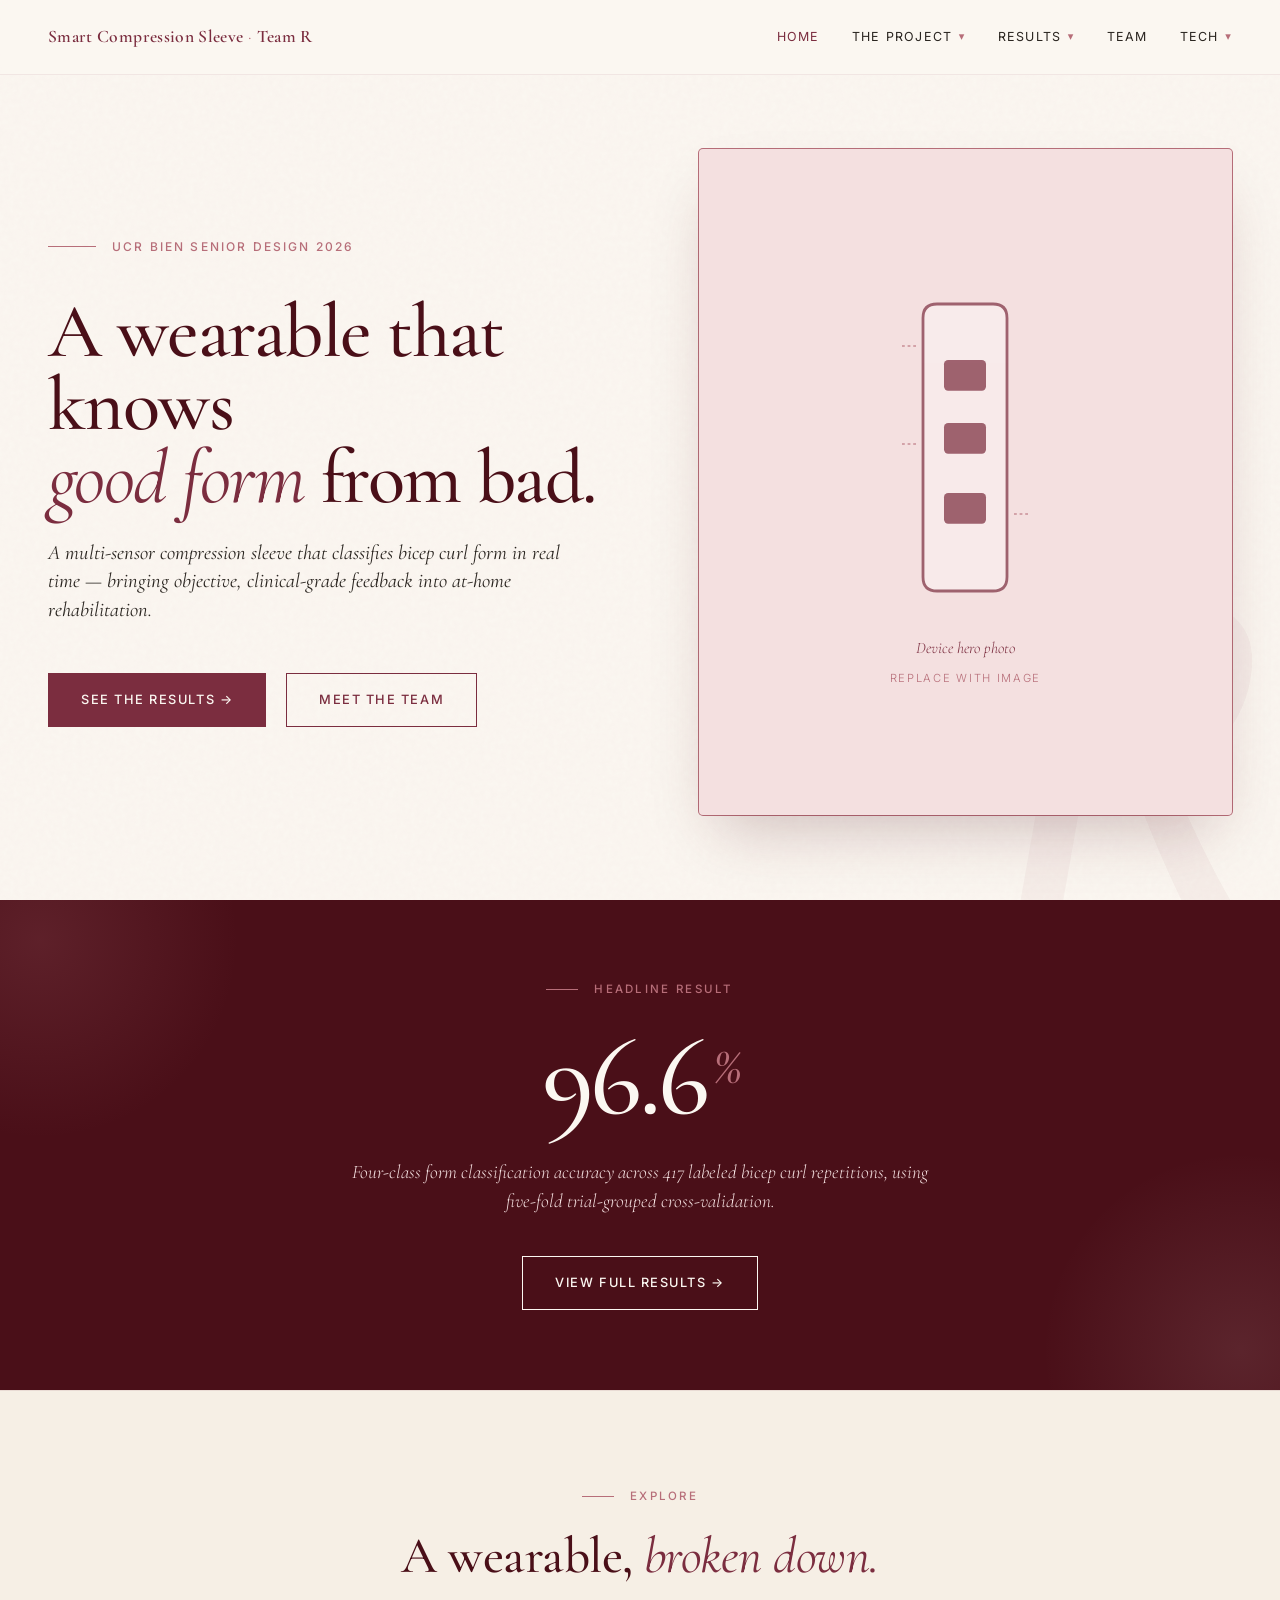
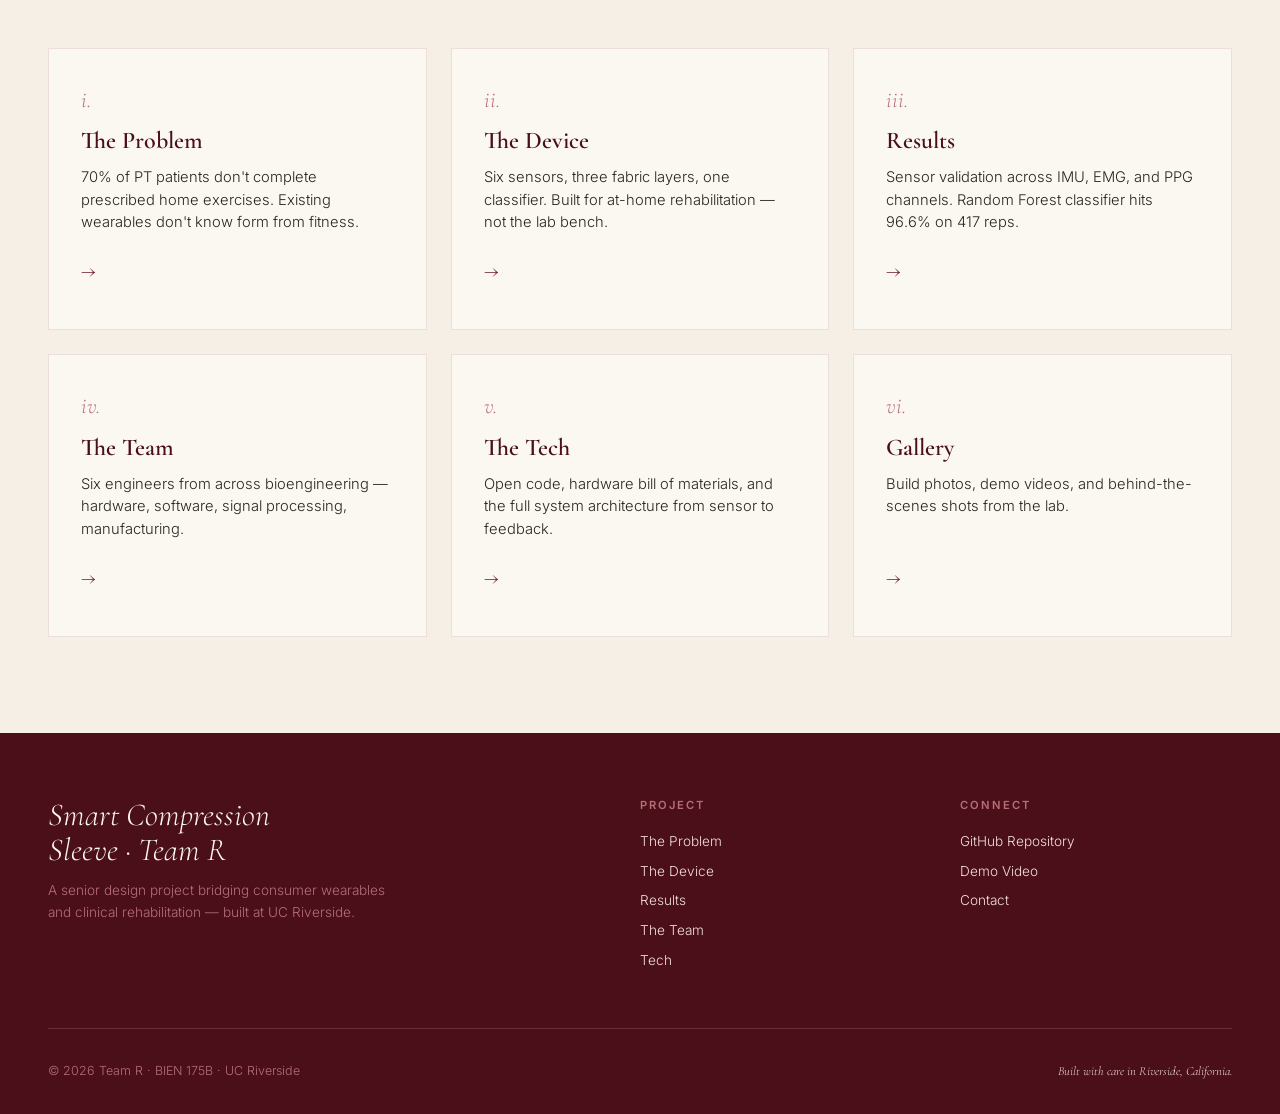
==== index.html @ 161c5cf2 "Update index.html" ====
<!DOCTYPE html>
<html lang="en">
<head>
<meta charset="UTF-8" />
<meta name="viewport" content="width=device-width, initial-scale=1.0" />
<title>Smart Compression Sleeve — Team R · UCR BIEN 175B</title>
<link rel="preconnect" href="https://fonts.googleapis.com">
<link rel="preconnect" href="https://fonts.gstatic.com" crossorigin>
<link href="https://fonts.googleapis.com/css2?family=Cormorant+Garamond:ital,wght@0,400;0,500;0,600;0,700;1,400;1,500&family=Inter:wght@300;400;500;600&display=swap" rel="stylesheet">
<link rel="stylesheet" href="styles.css">

<style>
  /* Homepage-specific styles */
  .hero {
    min-height: 100vh;
    padding: 9rem 3rem 5rem;
    display: grid;
    grid-template-columns: 1.1fr 1fr;
    gap: 4rem;
    align-items: center;
    position: relative;
  }

  .hero::after {
    content: 'R';
    position: absolute;
    bottom: -8rem;
    right: -3rem;
    font-family: var(--serif);
    font-size: 38rem;
    font-style: italic;
    font-weight: 500;
    color: var(--burgundy);
    opacity: 0.04;
    line-height: 0.8;
    pointer-events: none;
    z-index: 0;
  }

  .hero-text { position: relative; z-index: 2; }

  .hero-meta {
    display: flex;
    align-items: center;
    gap: 1rem;
    margin-bottom: 2.5rem;
    font-size: 0.75rem;
    letter-spacing: 0.18em;
    text-transform: uppercase;
    color: var(--rose);
    font-weight: 500;
  }

  .hero-meta::before {
    content: '';
    width: 3rem;
    height: 1px;
    background: var(--rose);
  }

  .hero h1 {
    font-family: var(--serif);
    font-size: clamp(2.8rem, 6vw, 5.5rem);
    font-weight: 500;
    line-height: 0.95;
    color: var(--burgundy-deep);
    margin-bottom: 1.5rem;
    letter-spacing: -0.02em;
  }

  .hero h1 em {
    font-style: italic;
    color: var(--burgundy);
    font-weight: 400;
  }

  .hero-tagline {
    font-family: var(--serif);
    font-size: clamp(1.1rem, 1.6vw, 1.5rem);
    font-style: italic;
    color: var(--charcoal);
    line-height: 1.4;
    max-width: 32rem;
    margin-bottom: 3rem;
    font-weight: 400;
  }

  .hero-image {
    position: relative;
    aspect-ratio: 4/5;
    background: var(--blush);
    border-radius: 4px;
    overflow: hidden;
    z-index: 2;
    box-shadow:
      0 30px 60px -20px rgba(74, 15, 24, 0.25),
      0 0 0 1px var(--rose);
  }

  .hero-image-placeholder {
    width: 100%;
    height: 100%;
    display: flex;
    flex-direction: column;
    align-items: center;
    justify-content: center;
    color: var(--burgundy);
    font-family: var(--serif);
    font-style: italic;
    text-align: center;
    padding: 2rem;
  }

  .hero-image-placeholder svg {
    width: 70%;
    max-width: 280px;
    margin-bottom: 1.5rem;
    opacity: 0.7;
  }

  .hero-image-placeholder small {
    font-family: var(--sans);
    font-size: 0.7rem;
    font-style: normal;
    text-transform: uppercase;
    letter-spacing: 0.15em;
    color: var(--rose);
    margin-top: 0.5rem;
  }

  @media (max-width: 900px) {
    .hero { grid-template-columns: 1fr; padding-top: 7rem; }
    .hero::after { display: none; }
  }

  /* The "explore" preview grid */
  .preview {
    background: var(--cream-warm);
    border-top: 1px solid rgba(123, 45, 63, 0.1);
    padding: 6rem 3rem;
  }

  .preview-inner {
    max-width: 1200px;
    margin: 0 auto;
  }

  .preview-header {
    text-align: center;
    margin-bottom: 4rem;
  }

  .preview-header .section-label {
    justify-content: center;
  }

  .preview-grid {
    display: grid;
    grid-template-columns: repeat(auto-fit, minmax(280px, 1fr));
    gap: 1.5rem;
  }

  .preview-card {
    background: var(--cream);
    border: 1px solid rgba(123, 45, 63, 0.12);
    padding: 2.5rem 2rem;
    text-decoration: none;
    color: var(--charcoal);
    position: relative;
    transition: all 0.4s cubic-bezier(0.4, 0, 0.2, 1);
    display: flex;
    flex-direction: column;
    min-height: 240px;
  }

  .preview-card:hover {
    transform: translateY(-4px);
    border-color: var(--burgundy);
    box-shadow: 0 20px 40px -15px rgba(74, 15, 24, 0.2);
  }

  .preview-card .num {
    font-family: var(--serif);
    font-style: italic;
    font-size: 1.4rem;
    color: var(--rose);
    line-height: 1;
    margin-bottom: 1rem;
  }

  .preview-card h3 {
    font-family: var(--serif);
    font-size: 1.5rem;
    font-weight: 600;
    color: var(--burgundy-deep);
    margin-bottom: 0.7rem;
    line-height: 1.15;
  }

  .preview-card p {
    font-size: 0.92rem;
    color: var(--charcoal);
    line-height: 1.55;
    flex: 1;
  }

  .preview-card .arrow {
    font-family: var(--serif);
    font-size: 1.4rem;
    color: var(--burgundy);
    margin-top: 1.2rem;
    transition: transform 0.3s ease;
  }

  .preview-card:hover .arrow {
    transform: translateX(6px);
  }

  /* Quick stats banner */
  .stats-banner {
    background: var(--burgundy-deep);
    color: var(--cream);
    padding: 5rem 3rem;
    text-align: center;
    overflow: hidden;
    position: relative;
  }

  .stats-banner::before, .stats-banner::after {
    content: '';
    position: absolute;
    width: 25rem;
    height: 25rem;
    border-radius: 50%;
    pointer-events: none;
  }

  .stats-banner::before {
    background: radial-gradient(circle, rgba(183, 110, 121, 0.18) 0%, transparent 70%);
    top: -10rem;
    left: -10rem;
  }

  .stats-banner::after {
    background: radial-gradient(circle, rgba(244, 224, 224, 0.10) 0%, transparent 70%);
    bottom: -10rem;
    right: -10rem;
  }

  .stats-banner-headline {
    font-family: var(--serif);
    font-size: clamp(3.5rem, 9vw, 7rem);
    font-weight: 500;
    color: var(--cream);
    line-height: 1;
    letter-spacing: -0.03em;
    position: relative;
    z-index: 2;
  }

  .stats-banner-headline em {
    font-style: italic;
    color: var(--rose);
    font-size: 0.5em;
    font-weight: 400;
    vertical-align: 0.55em;
    margin-left: 0.4rem;
  }

  .stats-banner p {
    font-family: var(--serif);
    font-style: italic;
    font-size: 1.2rem;
    color: var(--blush);
    max-width: 36rem;
    margin: 1.5rem auto 2.5rem;
    line-height: 1.5;
    position: relative;
    z-index: 2;
  }

  .stats-banner .btn-secondary {
    color: var(--cream);
    border-color: var(--cream);
    position: relative;
    z-index: 2;
  }

  .stats-banner .btn-secondary:hover {
    background: var(--cream);
    color: var(--burgundy-deep);
  }

  .hero-text > * { animation: fadeUp 0.9s ease backwards; }
  .hero-meta { animation-delay: 0.1s; }
  .hero h1 { animation-delay: 0.25s; }
  .hero-tagline { animation-delay: 0.4s; }
  .hero-text .btn-primary, .hero-text .btn-secondary { animation-delay: 0.55s; }
  .hero-image { animation: fadeUp 1.2s ease 0.3s backwards; }
</style>
</head>
<body>

<!-- ============ NAV ============ -->
<nav class="site-nav">
  <a href="index.html" class="brand">Smart Compression Sleeve <span>·</span> Team R</a>
  <button class="hamburger" aria-label="Toggle menu">
    <span></span><span></span><span></span>
  </button>
  <ul class="nav-links">
    <li class="active"><a href="index.html">Home</a></li>
    <li class="has-dropdown">
      <a href="solution.html">The Project</a>
      <ul class="dropdown">
        <li><a href="problem.html">The Problem<small>The unmet need</small></a></li>
        <li><a href="solution.html">The Device<small>Sensors & form factor</small></a></li>
        <li><a href="gallery.html">Gallery<small>Build photos & demos</small></a></li>
      </ul>
    </li>
    <li class="has-dropdown">
      <a href="results.html">Results</a>
      <ul class="dropdown">
        <li><a href="results.html#validation">Sensor Validation<small>IMU, EMG, PPG traces</small></a></li>
        <li><a href="results.html#classifier">Classifier<small>96.6% accuracy + matrix</small></a></li>
      </ul>
    </li>
    <li><a href="team.html">Team</a></li>
    <li class="has-dropdown">
      <a href="tech.html">Tech</a>
      <ul class="dropdown">
        <li><a href="tech.html#code">Code & Repos<small>GitHub links</small></a></li>
        <li><a href="tech.html#architecture">Architecture<small>System diagram</small></a></li>
        <li><a href="tech.html#hardware">Hardware<small>Bill of materials</small></a></li>
      </ul>
    </li>
  </ul>
</nav>

<!-- ============ HERO ============ -->
<section class="hero">
  <div class="hero-text">
    <div class="hero-meta">UCR BIEN Senior Design 2026</div>
    <h1>A wearable that knows<br><em>good form</em> from bad.</h1>
    <p class="hero-tagline">
      A multi-sensor compression sleeve that classifies bicep curl form in real time —
      bringing objective, clinical-grade feedback into at-home rehabilitation.
    </p>
    <a href="results.html" class="btn-primary">See the results →</a>
    <a href="team.html" class="btn-secondary">Meet the team</a>
  </div>

  <div class="hero-image">
    <!-- Replace placeholder: <img src="images/device-hero.jpg" alt="Smart Compression Sleeve" style="width:100%;height:100%;object-fit:cover;"> -->
    <div class="hero-image-placeholder">
      <svg viewBox="0 0 200 240" fill="none" xmlns="http://www.w3.org/2000/svg">
        <path d="M70 30 Q70 20 80 20 L120 20 Q130 20 130 30 L130 215 Q130 225 120 225 L80 225 Q70 225 70 215 Z" stroke="#7B2D3F" stroke-width="2" fill="#FAEFEF"/>
        <rect x="85" y="60" width="30" height="22" rx="3" fill="#7B2D3F"/>
        <rect x="85" y="105" width="30" height="22" rx="3" fill="#7B2D3F"/>
        <rect x="85" y="155" width="30" height="22" rx="3" fill="#7B2D3F"/>
        <line x1="65" y1="50" x2="55" y2="50" stroke="#B76E79" stroke-width="1" stroke-dasharray="2,2"/>
        <line x1="65" y1="120" x2="55" y2="120" stroke="#B76E79" stroke-width="1" stroke-dasharray="2,2"/>
        <line x1="135" y1="170" x2="145" y2="170" stroke="#B76E79" stroke-width="1" stroke-dasharray="2,2"/>
      </svg>
      <p>Device hero photo</p>
      <small>Replace with image</small>
    </div>
  </div>
</section>

<!-- ============ STATS BANNER (the 96.6%) ============ -->
<section class="stats-banner">
  <div class="section-label" style="justify-content: center; color: var(--rose);">Headline Result</div>
  <div class="stats-banner-headline">96.6<em>%</em></div>
  <p>
    Four-class form classification accuracy across 417 labeled bicep curl repetitions,
    using five-fold trial-grouped cross-validation.
  </p>
  <a href="results.html" class="btn-secondary">View full results →</a>
</section>

<!-- ============ EXPLORE PREVIEW GRID ============ -->
<section class="preview">
  <div class="preview-inner">
    <div class="preview-header">
      <div class="section-label">Explore</div>
      <h2 class="section-title">A wearable, <em>broken down.</em></h2>
    </div>

    <div class="preview-grid">
      <a href="problem.html" class="preview-card">
        <div class="num">i.</div>
        <h3>The Problem</h3>
        <p>70% of PT patients don't complete prescribed home exercises. Existing wearables don't know form from fitness.</p>
        <div class="arrow">→</div>
      </a>

      <a href="solution.html" class="preview-card">
        <div class="num">ii.</div>
        <h3>The Device</h3>
        <p>Six sensors, three fabric layers, one classifier. Built for at-home rehabilitation — not the lab bench.</p>
        <div class="arrow">→</div>
      </a>

      <a href="results.html" class="preview-card">
        <div class="num">iii.</div>
        <h3>Results</h3>
        <p>Sensor validation across IMU, EMG, and PPG channels. Random Forest classifier hits 96.6% on 417 reps.</p>
        <div class="arrow">→</div>
      </a>

      <a href="team.html" class="preview-card">
        <div class="num">iv.</div>
        <h3>The Team</h3>
        <p>Six engineers from across bioengineering — hardware, software, signal processing, manufacturing.</p>
        <div class="arrow">→</div>
      </a>

      <a href="tech.html" class="preview-card">
        <div class="num">v.</div>
        <h3>The Tech</h3>
        <p>Open code, hardware bill of materials, and the full system architecture from sensor to feedback.</p>
        <div class="arrow">→</div>
      </a>

      <a href="gallery.html" class="preview-card">
        <div class="num">vi.</div>
        <h3>Gallery</h3>
        <p>Build photos, demo videos, and behind-the-scenes shots from the lab.</p>
        <div class="arrow">→</div>
      </a>
    </div>
  </div>
</section>

<!-- ============ FOOTER ============ -->
<footer>
  <div class="footer-content">
    <div>
      <div class="footer-brand">Smart Compression<br>Sleeve · Team R</div>
      <p class="footer-tagline">
        A senior design project bridging consumer wearables and clinical rehabilitation —
        built at UC Riverside.
      </p>
    </div>
    <div>
      <h5>Project</h5>
      <ul>
        <li><a href="problem.html">The Problem</a></li>
        <li><a href="solution.html">The Device</a></li>
        <li><a href="results.html">Results</a></li>
        <li><a href="team.html">The Team</a></li>
        <li><a href="tech.html">Tech</a></li>
      </ul>
    </div>
    <div>
      <h5>Connect</h5>
      <ul>
        <li><a href="#">GitHub Repository</a></li>
        <li><a href="#">Demo Video</a></li>
        <li><a href="#">Contact</a></li>
      </ul>
    </div>
  </div>
  <div class="footer-bottom">
    <div>© 2026 Team R · BIEN 175B · UC Riverside</div>
    <div><em>Built with care in Riverside, California.</em></div>
  </div>
</footer>

<script src="nav.js"></script>
</body>
</html>
---- styles.css ----
/* ============================================
   SHARED STYLES — Smart Compression Sleeve
   Used by every page on the site
   ============================================ */

:root {
  --burgundy: #7B2D3F;
  --burgundy-deep: #4A0F18;
  --blush: #F4E0E0;
  --blush-soft: #FAEFEF;
  --cream: #FBF7F1;
  --cream-warm: #F6EFE5;
  --rose: #B76E79;
  --charcoal: #2A2520;
  --serif: 'Cormorant Garamond', Georgia, serif;
  --sans: 'Inter', system-ui, sans-serif;
}

* { margin: 0; padding: 0; box-sizing: border-box; }
html { scroll-behavior: smooth; }

body {
  background: var(--cream);
  color: var(--charcoal);
  font-family: var(--sans);
  font-weight: 300;
  line-height: 1.6;
  overflow-x: hidden;
}

::selection { background: var(--burgundy); color: var(--cream); }

/* ============ Paper grain texture ============ */
body::before {
  content: '';
  position: fixed;
  inset: 0;
  pointer-events: none;
  z-index: 1;
  opacity: 0.4;
  mix-blend-mode: multiply;
  background-image: url("data:image/svg+xml,%3Csvg viewBox='0 0 200 200' xmlns='http://www.w3.org/2000/svg'%3E%3Cfilter id='n'%3E%3CfeTurbulence type='fractalNoise' baseFrequency='0.85' numOctaves='2' /%3E%3CfeColorMatrix values='0 0 0 0 0.48 0 0 0 0 0.18 0 0 0 0 0.25 0 0 0 0.08 0'/%3E%3C/filter%3E%3Crect width='100%25' height='100%25' filter='url(%23n)'/%3E%3C/svg%3E");
}

/* ============ NAV (with dropdowns) ============ */
nav.site-nav {
  position: fixed;
  top: 0; left: 0; right: 0;
  z-index: 100;
  padding: 1.2rem 3rem;
  display: flex;
  justify-content: space-between;
  align-items: center;
  background: rgba(251, 247, 241, 0.92);
  backdrop-filter: blur(12px);
  -webkit-backdrop-filter: blur(12px);
  border-bottom: 1px solid rgba(123, 45, 63, 0.08);
}

.site-nav .brand {
  font-family: var(--serif);
  font-size: 1.1rem;
  font-weight: 600;
  color: var(--burgundy);
  letter-spacing: 0.02em;
  text-decoration: none;
}

.site-nav .brand span {
  font-style: italic;
  font-weight: 400;
  color: var(--rose);
}

.site-nav ul.nav-links {
  display: flex;
  list-style: none;
  gap: 2rem;
  align-items: center;
}

.site-nav ul.nav-links > li {
  position: relative;
}

.site-nav ul.nav-links > li > a {
  color: var(--charcoal);
  text-decoration: none;
  font-size: 0.78rem;
  font-weight: 400;
  letter-spacing: 0.1em;
  text-transform: uppercase;
  transition: color 0.25s ease;
  position: relative;
  padding: 0.5rem 0;
  display: inline-flex;
  align-items: center;
  gap: 0.4rem;
}

.site-nav ul.nav-links > li > a:hover,
.site-nav ul.nav-links > li.active > a {
  color: var(--burgundy);
}

/* Dropdown arrow indicator */
.site-nav .has-dropdown > a::after {
  content: '▾';
  font-size: 0.7rem;
  color: var(--rose);
  transition: transform 0.2s ease;
}

.site-nav .has-dropdown:hover > a::after,
.site-nav .has-dropdown:focus-within > a::after {
  transform: rotate(180deg);
}

/* The dropdown panel itself */
.site-nav .dropdown {
  position: absolute;
  top: 100%;
  left: 50%;
  transform: translateX(-50%) translateY(8px);
  min-width: 14rem;
  background: var(--cream);
  border: 1px solid rgba(123, 45, 63, 0.15);
  box-shadow: 0 20px 40px -15px rgba(74, 15, 24, 0.18);
  padding: 0.8rem 0;
  list-style: none;
  opacity: 0;
  visibility: hidden;
  transition: opacity 0.2s ease, transform 0.2s ease, visibility 0.2s;
}

.site-nav .has-dropdown:hover .dropdown,
.site-nav .has-dropdown:focus-within .dropdown {
  opacity: 1;
  visibility: visible;
  transform: translateX(-50%) translateY(0);
}

.site-nav .dropdown a {
  display: block;
  padding: 0.7rem 1.5rem;
  color: var(--charcoal);
  text-decoration: none;
  font-size: 0.85rem;
  font-family: var(--serif);
  letter-spacing: 0.01em;
  transition: all 0.2s ease;
  border-left: 2px solid transparent;
}

.site-nav .dropdown a:hover {
  background: var(--blush-soft);
  color: var(--burgundy);
  border-left-color: var(--burgundy);
  padding-left: 1.8rem;
}

.site-nav .dropdown a small {
  display: block;
  font-family: var(--sans);
  font-size: 0.7rem;
  color: var(--rose);
  margin-top: 0.15rem;
  text-transform: uppercase;
  letter-spacing: 0.08em;
}

/* Mobile hamburger button */
.hamburger {
  display: none;
  background: none;
  border: none;
  cursor: pointer;
  padding: 0.5rem;
  width: 2.2rem;
  height: 2.2rem;
  flex-direction: column;
  justify-content: space-around;
  align-items: center;
}

.hamburger span {
  display: block;
  width: 100%;
  height: 1.5px;
  background: var(--burgundy);
  transition: transform 0.3s ease, opacity 0.3s ease;
}

.hamburger.open span:nth-child(1) { transform: translateY(8px) rotate(45deg); }
.hamburger.open span:nth-child(2) { opacity: 0; }
.hamburger.open span:nth-child(3) { transform: translateY(-8px) rotate(-45deg); }

@media (max-width: 900px) {
  .site-nav { padding: 1rem 1.5rem; }
  .hamburger { display: flex; }

  .site-nav ul.nav-links {
    position: absolute;
    top: 100%;
    left: 0;
    right: 0;
    flex-direction: column;
    background: var(--cream);
    padding: 1.5rem 2rem;
    gap: 0.5rem;
    border-bottom: 1px solid rgba(123, 45, 63, 0.15);
    box-shadow: 0 20px 40px -15px rgba(74, 15, 24, 0.18);
    transform: translateY(-110%);
    transition: transform 0.3s cubic-bezier(0.4, 0, 0.2, 1);
    align-items: stretch;
  }

  .site-nav ul.nav-links.open { transform: translateY(0); }

  .site-nav ul.nav-links > li > a {
    padding: 0.8rem 0;
    font-size: 0.85rem;
    border-bottom: 1px solid rgba(123, 45, 63, 0.08);
  }

  .site-nav .dropdown {
    position: static;
    transform: none;
    opacity: 1;
    visibility: visible;
    border: none;
    box-shadow: none;
    background: transparent;
    padding: 0.3rem 0 0.8rem 1rem;
    min-width: 0;
  }

  .site-nav .has-dropdown > a::after { transform: rotate(0); }

  .site-nav .dropdown a {
    padding: 0.4rem 0.8rem;
    font-size: 0.85rem;
  }

  .site-nav .dropdown a:hover {
    padding-left: 1.2rem;
  }
}

/* ============ Section base ============ */
section {
  padding: 6rem 3rem;
  position: relative;
  z-index: 2;
}

@media (max-width: 700px) {
  section { padding: 4rem 1.5rem; }
}

.section-label {
  display: flex;
  align-items: center;
  gap: 1rem;
  margin-bottom: 1.5rem;
  font-size: 0.72rem;
  letter-spacing: 0.2em;
  text-transform: uppercase;
  color: var(--rose);
  font-weight: 500;
}

.section-label::before {
  content: '';
  width: 2rem;
  height: 1px;
  background: var(--rose);
}

.section-title {
  font-family: var(--serif);
  font-size: clamp(2rem, 4vw, 3.5rem);
  font-weight: 500;
  color: var(--burgundy-deep);
  line-height: 1.05;
  margin-bottom: 2rem;
  letter-spacing: -0.01em;
}

.section-title em {
  font-style: italic;
  color: var(--burgundy);
  font-weight: 400;
}

/* ============ Buttons / CTAs ============ */
.btn-primary {
  display: inline-flex;
  align-items: center;
  gap: 0.8rem;
  padding: 1rem 2rem;
  background: var(--burgundy);
  color: var(--cream);
  text-decoration: none;
  font-size: 0.8rem;
  letter-spacing: 0.12em;
  text-transform: uppercase;
  font-weight: 500;
  border: 1px solid var(--burgundy);
  transition: all 0.3s ease;
  margin-right: 1rem;
}

.btn-primary:hover {
  background: var(--burgundy-deep);
  border-color: var(--burgundy-deep);
  transform: translateY(-2px);
}

.btn-secondary {
  display: inline-flex;
  align-items: center;
  gap: 0.8rem;
  padding: 1rem 2rem;
  background: transparent;
  color: var(--burgundy);
  text-decoration: none;
  font-size: 0.8rem;
  letter-spacing: 0.12em;
  text-transform: uppercase;
  font-weight: 500;
  border: 1px solid var(--burgundy);
  transition: all 0.3s ease;
}

.btn-secondary:hover {
  background: var(--burgundy);
  color: var(--cream);
}

/* "Learn more →" inline link */
.learn-more {
  display: inline-flex;
  align-items: center;
  gap: 0.5rem;
  margin-top: 1.5rem;
  font-size: 0.78rem;
  letter-spacing: 0.12em;
  text-transform: uppercase;
  color: var(--burgundy);
  text-decoration: none;
  border-bottom: 1px solid var(--burgundy);
  padding-bottom: 2px;
  font-weight: 500;
  transition: all 0.25s ease;
}

.learn-more:hover {
  color: var(--burgundy-deep);
  gap: 0.9rem;
}

/* ============ Footer ============ */
footer {
  background: var(--burgundy-deep);
  color: var(--blush);
  padding: 4rem 3rem 2rem;
  position: relative;
  z-index: 2;
}

.footer-content {
  max-width: 1200px;
  margin: 0 auto;
  display: grid;
  grid-template-columns: 2fr 1fr 1fr;
  gap: 3rem;
  margin-bottom: 3rem;
}

.footer-brand {
  font-family: var(--serif);
  font-style: italic;
  font-size: 2rem;
  color: var(--cream);
  line-height: 1.1;
  margin-bottom: 0.8rem;
}

.footer-tagline {
  font-size: 0.85rem;
  color: var(--rose);
  line-height: 1.6;
  max-width: 22rem;
}

footer h5 {
  font-size: 0.7rem;
  letter-spacing: 0.18em;
  text-transform: uppercase;
  color: var(--rose);
  margin-bottom: 1rem;
  font-weight: 600;
}

footer ul { list-style: none; }

footer li {
  margin-bottom: 0.5rem;
  font-size: 0.85rem;
}

footer a {
  color: var(--blush);
  text-decoration: none;
  transition: color 0.25s ease;
}

footer a:hover { color: var(--cream); }

.footer-bottom {
  max-width: 1200px;
  margin: 0 auto;
  padding-top: 2rem;
  border-top: 1px solid rgba(244, 224, 224, 0.15);
  display: flex;
  justify-content: space-between;
  align-items: center;
  font-size: 0.78rem;
  color: var(--rose);
}

.footer-bottom em {
  font-family: var(--serif);
  font-style: italic;
  color: var(--blush);
}

@media (max-width: 700px) {
  .footer-content { grid-template-columns: 1fr; gap: 2rem; }
  .footer-bottom { flex-direction: column; gap: 1rem; text-align: center; }
}

/* ============ Page hero (smaller than home hero) ============ */
.page-hero {
  padding: 9rem 3rem 4rem;
  background: var(--cream-warm);
  border-bottom: 1px solid rgba(123, 45, 63, 0.1);
  position: relative;
  z-index: 2;
}

.page-hero-inner {
  max-width: 900px;
  margin: 0 auto;
}

.page-hero h1 {
  font-family: var(--serif);
  font-size: clamp(2.5rem, 5vw, 4rem);
  font-weight: 500;
  line-height: 1;
  color: var(--burgundy-deep);
  margin-bottom: 1.2rem;
  letter-spacing: -0.02em;
}

.page-hero h1 em {
  font-style: italic;
  color: var(--burgundy);
  font-weight: 400;
}

.page-hero p {
  font-family: var(--serif);
  font-size: 1.3rem;
  font-style: italic;
  color: var(--charcoal);
  line-height: 1.5;
  max-width: 38rem;
}

/* ============ Ornament ============ */
.ornament {
  text-align: center;
  margin: 2rem auto;
  color: var(--rose);
  font-family: var(--serif);
  font-size: 1.5rem;
  letter-spacing: 1rem;
}

/* ============ Entrance animation ============ */
@keyframes fadeUp {
  from { opacity: 0; transform: translateY(20px); }
  to { opacity: 1; transform: translateY(0); }
}

.fade-up {
  animation: fadeUp 0.9s ease backwards;
}
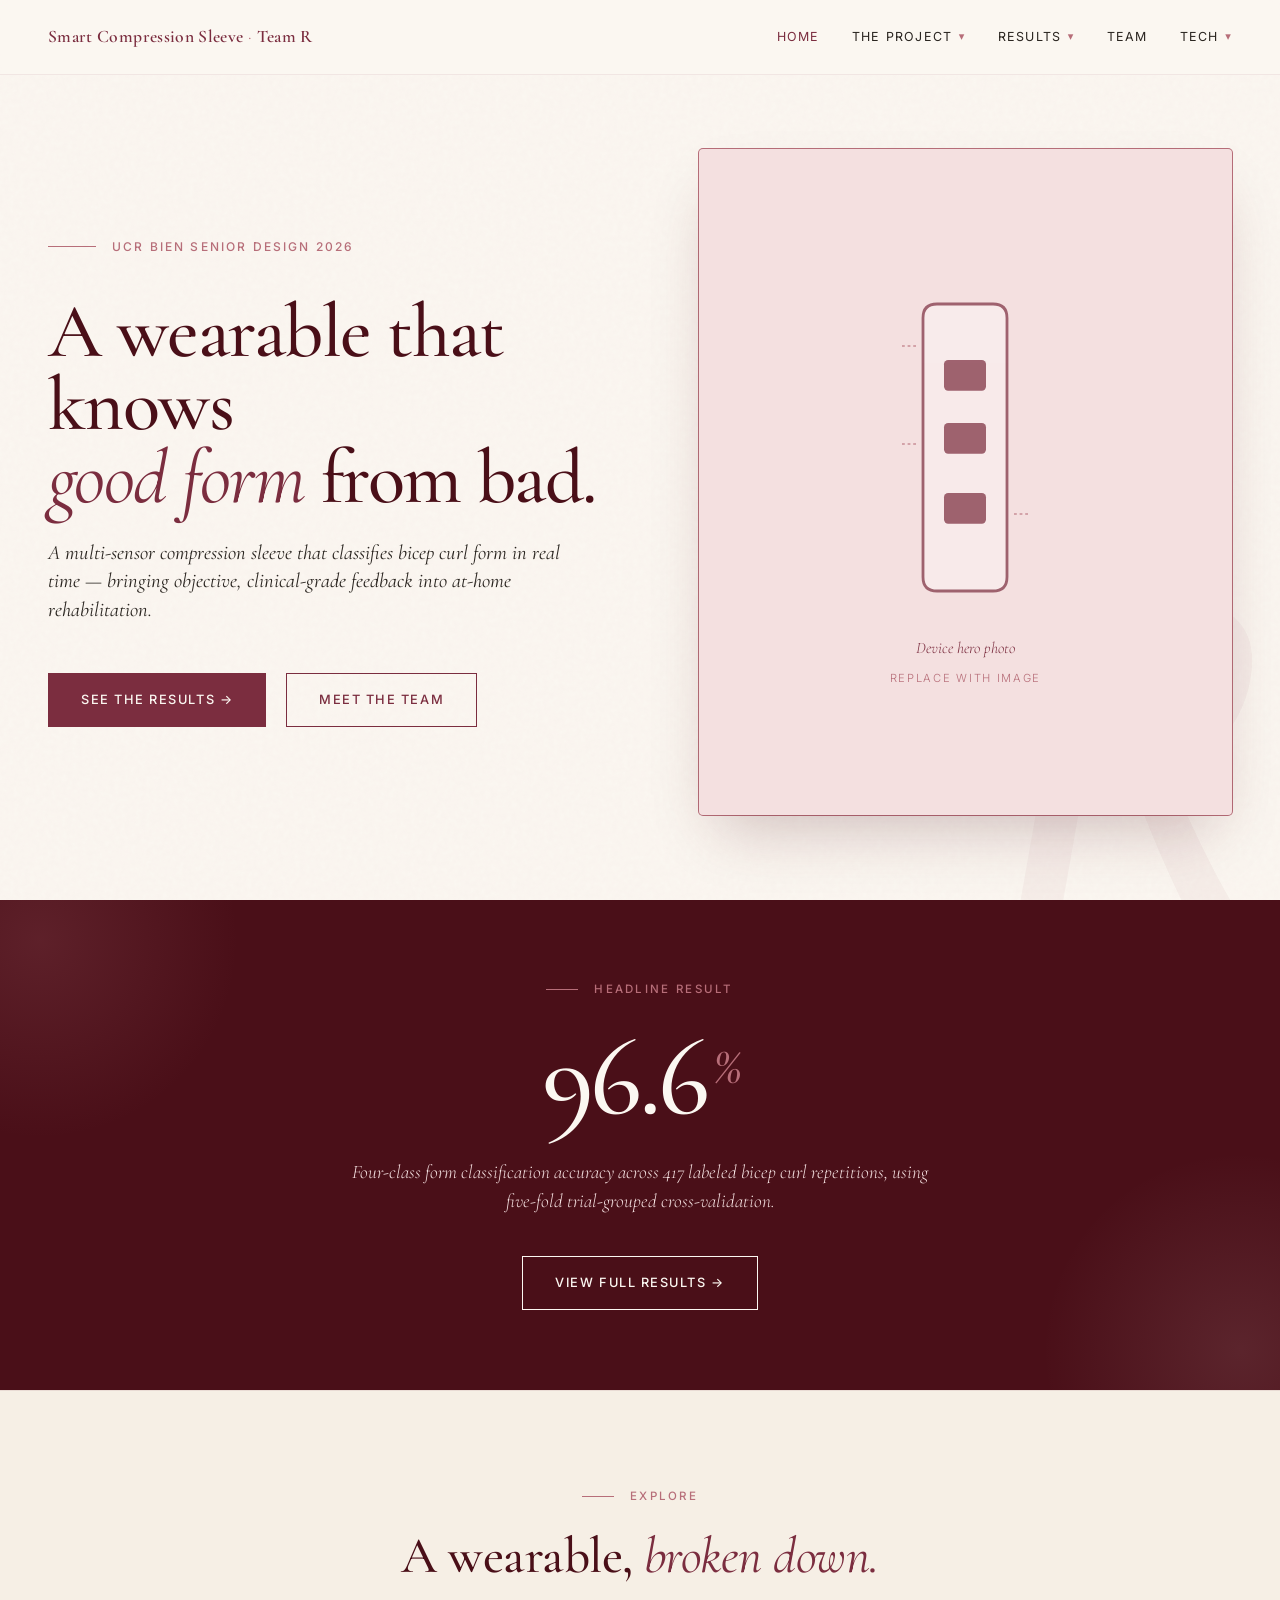
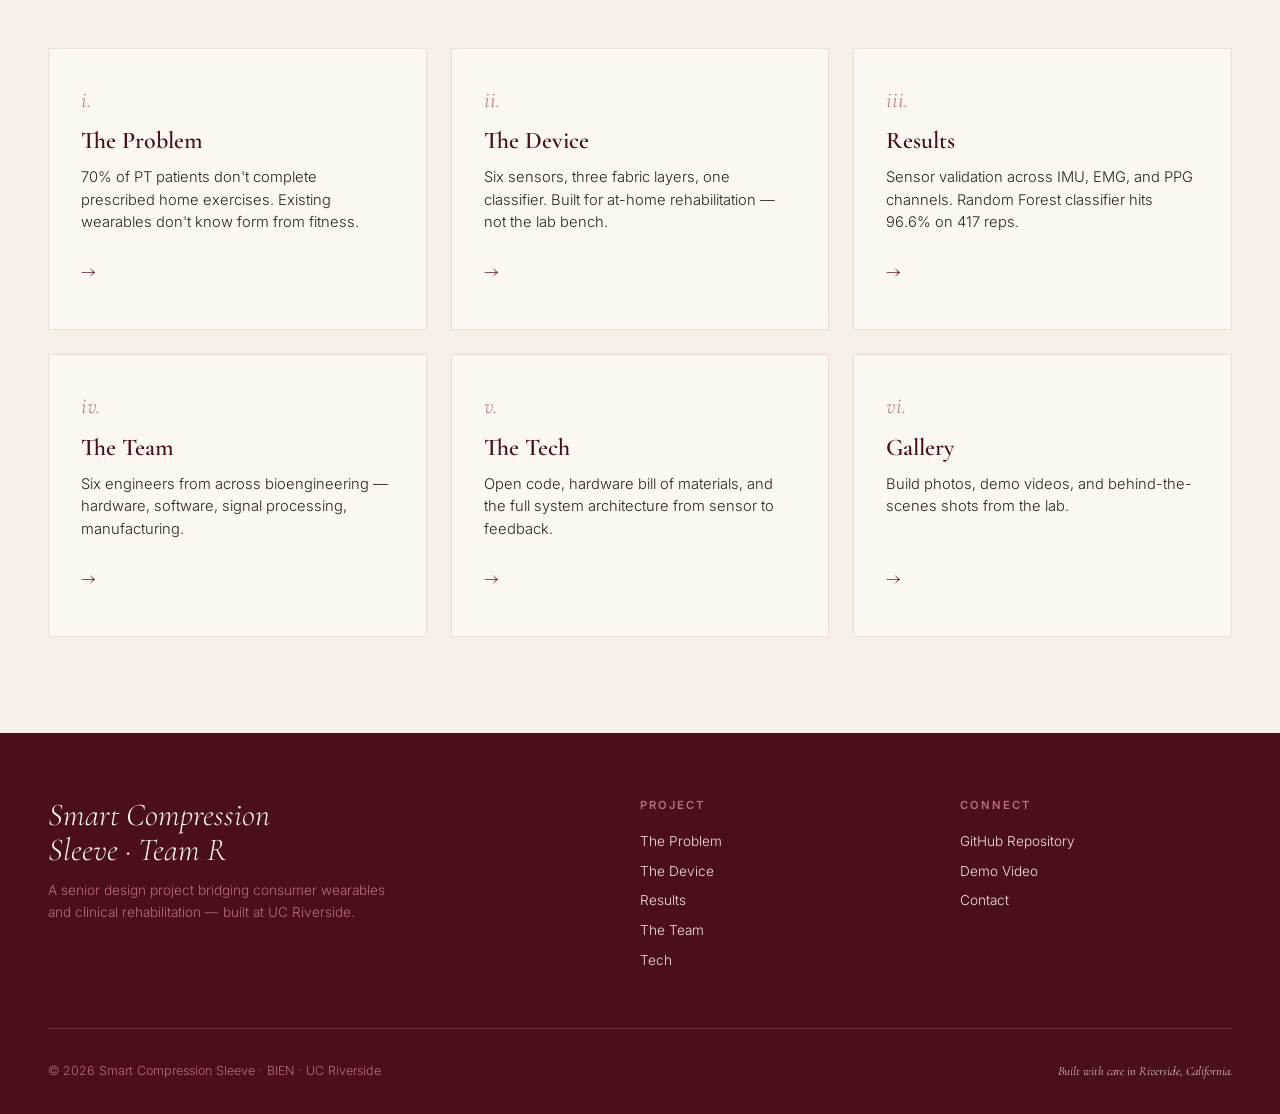
==== commit aacf5ffb: "Update index.html" ====
--- a/index.html
+++ b/index.html
@@ -3,7 +3,7 @@
 <head>
 <meta charset="UTF-8" />
 <meta name="viewport" content="width=device-width, initial-scale=1.0" />
-<title>Smart Compression Sleeve — Team R · UCR BIEN 175B</title>
+<title>Smart Compression Sleeve — BIEN UCR </title>
 <link rel="preconnect" href="https://fonts.googleapis.com">
 <link rel="preconnect" href="https://fonts.gstatic.com" crossorigin>
 <link href="https://fonts.googleapis.com/css2?family=Cormorant+Garamond:ital,wght@0,400;0,500;0,600;0,700;1,400;1,500&family=Inter:wght@300;400;500;600&display=swap" rel="stylesheet">
@@ -462,7 +462,7 @@
     </div>
   </div>
   <div class="footer-bottom">
-    <div>© 2026 Team R · BIEN 175B · UC Riverside</div>
+    <div>© 2026 Smart Compression Sleeve · BIEN · UC Riverside</div>
     <div><em>Built with care in Riverside, California.</em></div>
   </div>
 </footer>
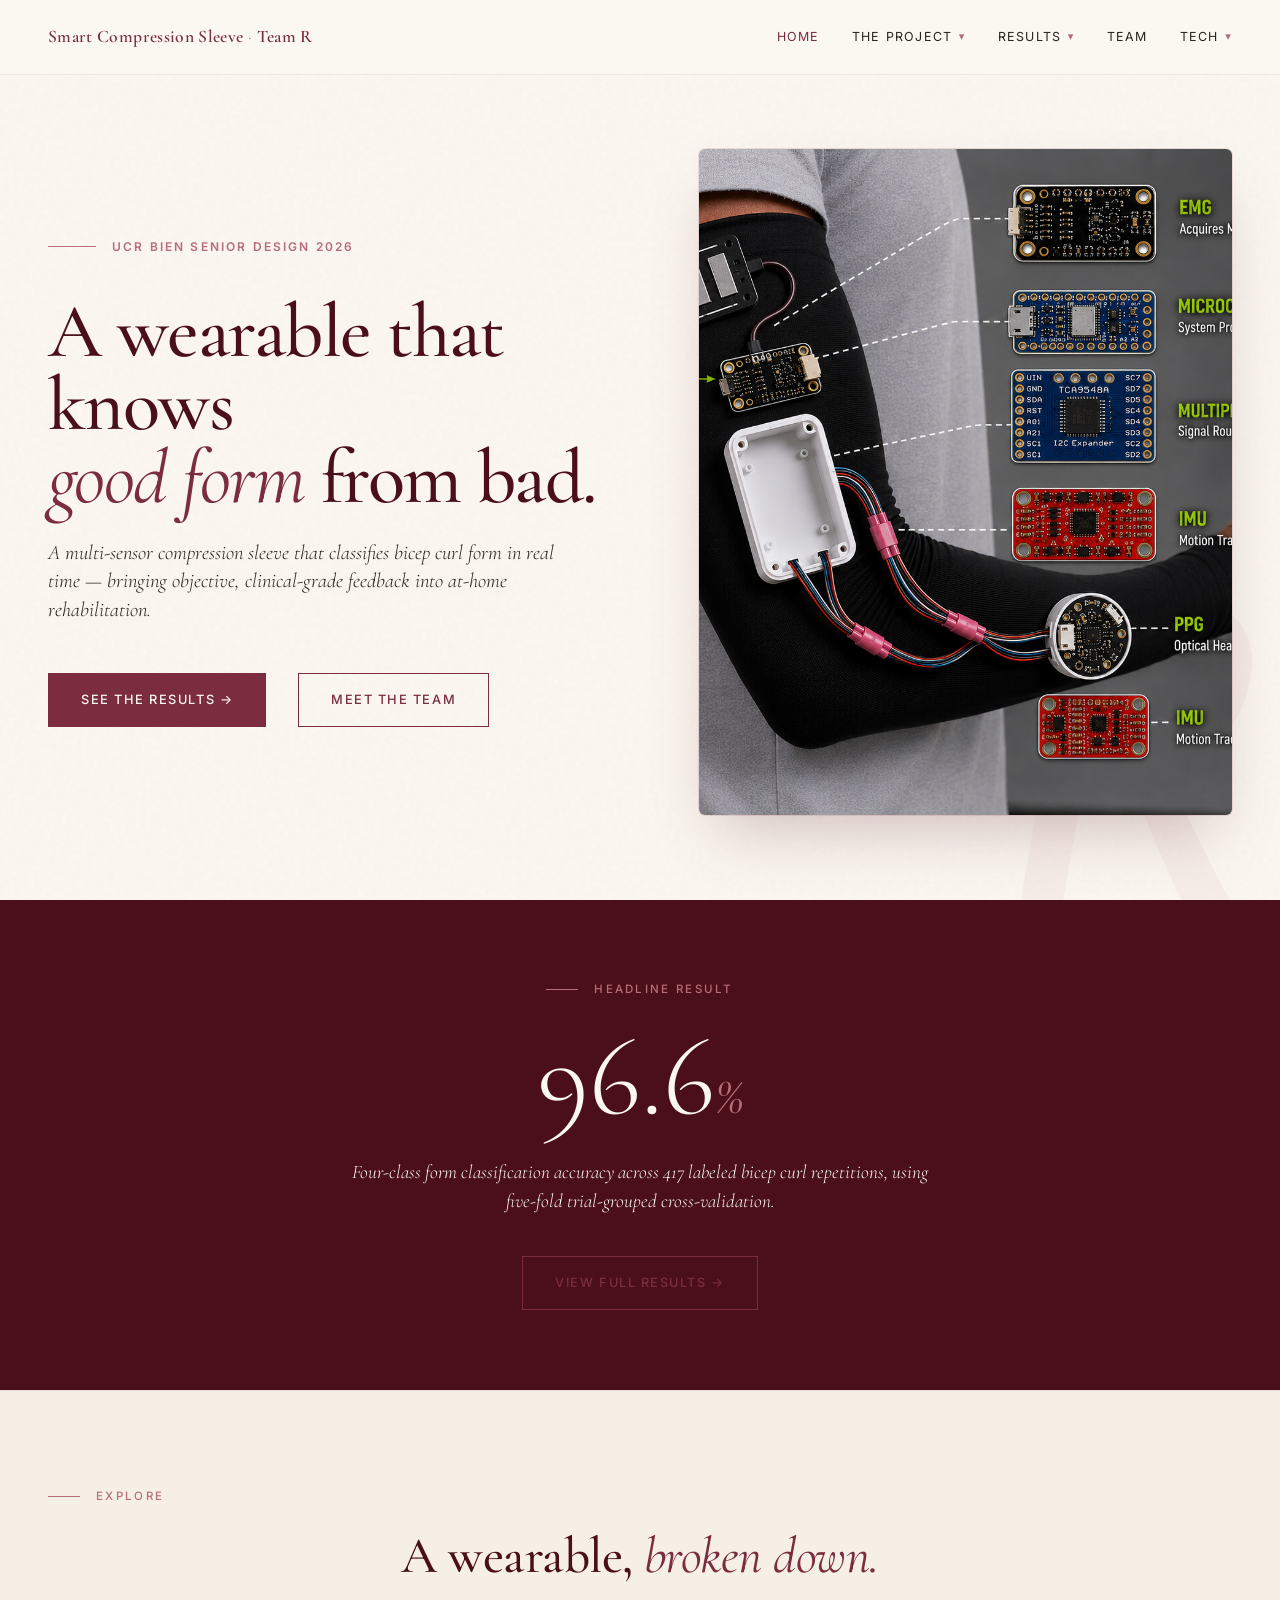
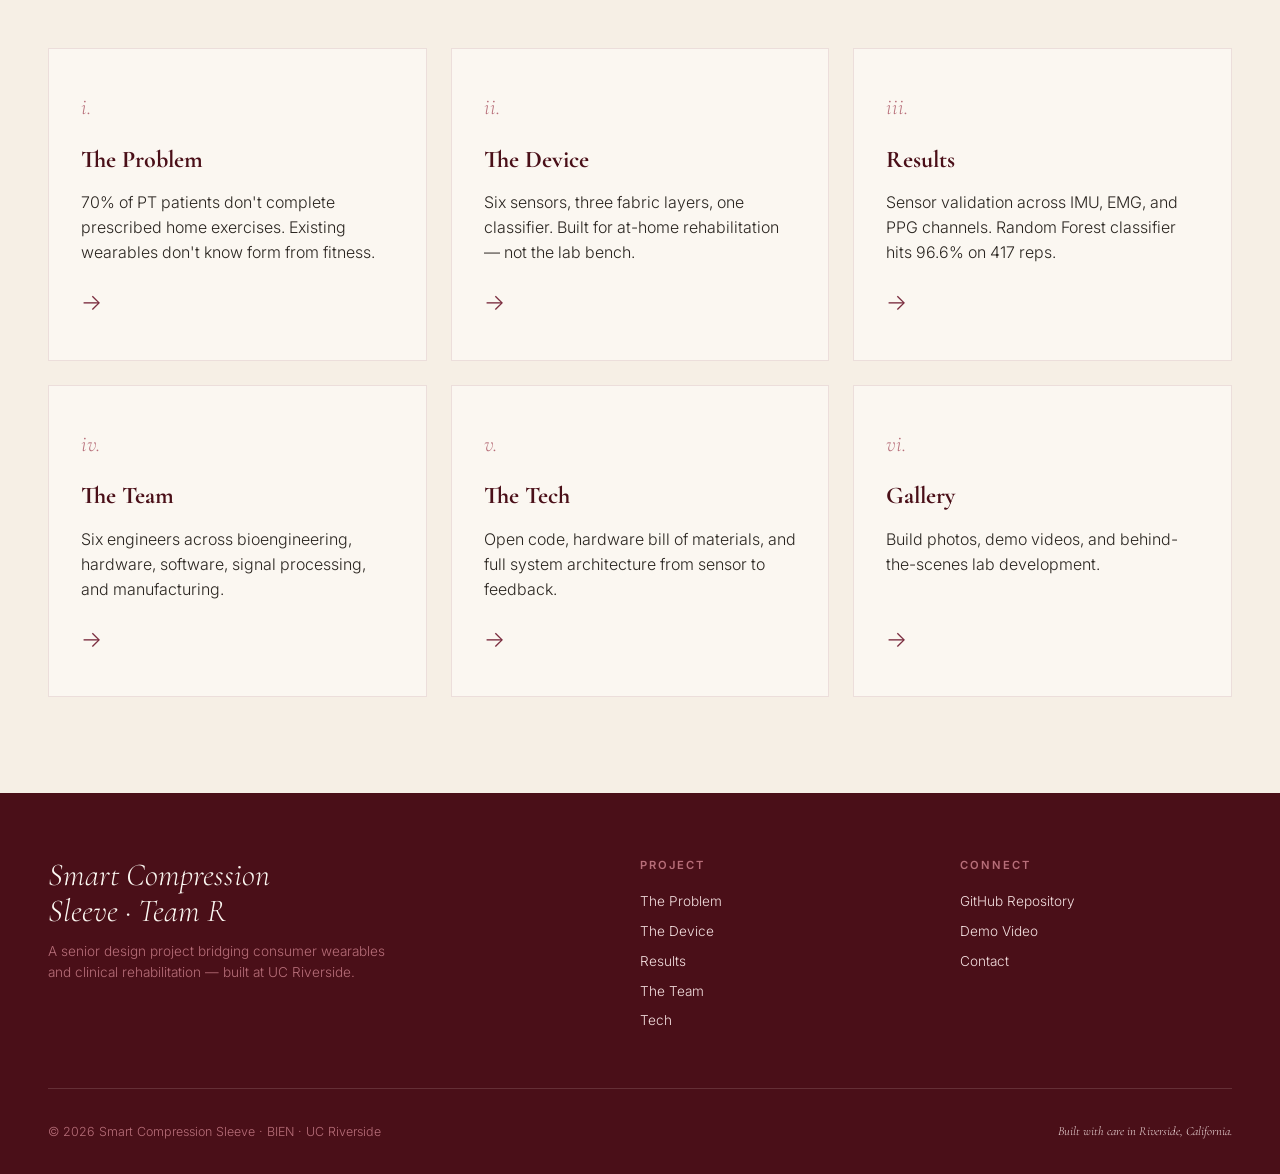
==== commit 8f2eca55: "Update index.html" ====
--- a/index.html
+++ b/index.html
@@ -3,447 +3,496 @@
 <head>
 <meta charset="UTF-8" />
 <meta name="viewport" content="width=device-width, initial-scale=1.0" />
-<title>Smart Compression Sleeve — BIEN UCR </title>
+
+<title>Smart Compression Sleeve — BIEN UCR</title>
+
 <link rel="preconnect" href="https://fonts.googleapis.com">
 <link rel="preconnect" href="https://fonts.gstatic.com" crossorigin>
+
 <link href="https://fonts.googleapis.com/css2?family=Cormorant+Garamond:ital,wght@0,400;0,500;0,600;0,700;1,400;1,500&family=Inter:wght@300;400;500;600&display=swap" rel="stylesheet">
+
 <link rel="stylesheet" href="styles.css">
 
 <style>
-  /* Homepage-specific styles */
+
+.hero {
+  min-height: 100vh;
+  padding: 9rem 3rem 5rem;
+  display: grid;
+  grid-template-columns: 1.1fr 1fr;
+  gap: 4rem;
+  align-items: center;
+  position: relative;
+}
+
+.hero::after {
+  content: 'R';
+  position: absolute;
+  bottom: -8rem;
+  right: -3rem;
+  font-family: var(--serif);
+  font-size: 38rem;
+  font-style: italic;
+  font-weight: 500;
+  color: var(--burgundy);
+  opacity: 0.04;
+  line-height: 0.8;
+  pointer-events: none;
+  z-index: 0;
+}
+
+.hero-text {
+  position: relative;
+  z-index: 2;
+}
+
+.hero-meta {
+  display: flex;
+  align-items: center;
+  gap: 1rem;
+  margin-bottom: 2.5rem;
+  font-size: 0.75rem;
+  letter-spacing: 0.18em;
+  text-transform: uppercase;
+  color: var(--rose);
+  font-weight: 600;
+}
+
+.hero-meta::before {
+  content: '';
+  width: 3rem;
+  height: 1px;
+  background: var(--rose);
+}
+
+.hero h1 {
+  font-family: var(--serif);
+  font-size: clamp(2.8rem, 6vw, 5.5rem);
+  font-weight: 500;
+  line-height: 0.95;
+  color: var(--burgundy-deep);
+  margin-bottom: 1.5rem;
+  letter-spacing: -0.02em;
+}
+
+.hero h1 em {
+  font-style: italic;
+  color: var(--burgundy);
+  font-weight: 400;
+}
+
+.hero-tagline {
+  font-family: var(--serif);
+  font-size: clamp(1.1rem, 1.6vw, 1.5rem);
+  font-style: italic;
+  color: var(--charcoal);
+  line-height: 1.4;
+  max-width: 32rem;
+  margin-bottom: 3rem;
+}
+
+.hero-buttons {
+  display: flex;
+  gap: 1rem;
+  flex-wrap: wrap;
+}
+
+.hero-image {
+  position: relative;
+  aspect-ratio: 4/5;
+  overflow: hidden;
+  border-radius: 6px;
+  z-index: 2;
+
+  box-shadow:
+    0 30px 60px -20px rgba(74, 15, 24, 0.25),
+    0 0 0 1px rgba(123,45,63,0.12);
+}
+
+.hero-image img {
+  width: 100%;
+  height: 100%;
+  object-fit: cover;
+  display: block;
+}
+
+@media (max-width: 900px) {
+
   .hero {
-    min-height: 100vh;
-    padding: 9rem 3rem 5rem;
-    display: grid;
-    grid-template-columns: 1.1fr 1fr;
-    gap: 4rem;
-    align-items: center;
-    position: relative;
+    grid-template-columns: 1fr;
+    padding-top: 7rem;
   }
 
   .hero::after {
-    content: 'R';
-    position: absolute;
-    bottom: -8rem;
-    right: -3rem;
-    font-family: var(--serif);
-    font-size: 38rem;
-    font-style: italic;
-    font-weight: 500;
-    color: var(--burgundy);
-    opacity: 0.04;
-    line-height: 0.8;
-    pointer-events: none;
-    z-index: 0;
+    display: none;
   }
 
-  .hero-text { position: relative; z-index: 2; }
-
-  .hero-meta {
-    display: flex;
-    align-items: center;
-    gap: 1rem;
-    margin-bottom: 2.5rem;
-    font-size: 0.75rem;
-    letter-spacing: 0.18em;
-    text-transform: uppercase;
-    color: var(--rose);
-    font-weight: 500;
-  }
-
-  .hero-meta::before {
-    content: '';
-    width: 3rem;
-    height: 1px;
-    background: var(--rose);
-  }
-
-  .hero h1 {
-    font-family: var(--serif);
-    font-size: clamp(2.8rem, 6vw, 5.5rem);
-    font-weight: 500;
-    line-height: 0.95;
-    color: var(--burgundy-deep);
-    margin-bottom: 1.5rem;
-    letter-spacing: -0.02em;
-  }
-
-  .hero h1 em {
-    font-style: italic;
-    color: var(--burgundy);
-    font-weight: 400;
-  }
-
-  .hero-tagline {
-    font-family: var(--serif);
-    font-size: clamp(1.1rem, 1.6vw, 1.5rem);
-    font-style: italic;
-    color: var(--charcoal);
-    line-height: 1.4;
-    max-width: 32rem;
-    margin-bottom: 3rem;
-    font-weight: 400;
-  }
-
-  .hero-image {
-    position: relative;
-    aspect-ratio: 4/5;
-    background: var(--blush);
-    border-radius: 4px;
-    overflow: hidden;
-    z-index: 2;
-    box-shadow:
-      0 30px 60px -20px rgba(74, 15, 24, 0.25),
-      0 0 0 1px var(--rose);
-  }
-
-  .hero-image-placeholder {
-    width: 100%;
-    height: 100%;
-    display: flex;
-    flex-direction: column;
-    align-items: center;
-    justify-content: center;
-    color: var(--burgundy);
-    font-family: var(--serif);
-    font-style: italic;
-    text-align: center;
-    padding: 2rem;
-  }
-
-  .hero-image-placeholder svg {
-    width: 70%;
-    max-width: 280px;
-    margin-bottom: 1.5rem;
-    opacity: 0.7;
-  }
-
-  .hero-image-placeholder small {
-    font-family: var(--sans);
-    font-size: 0.7rem;
-    font-style: normal;
-    text-transform: uppercase;
-    letter-spacing: 0.15em;
-    color: var(--rose);
-    margin-top: 0.5rem;
-  }
-
-  @media (max-width: 900px) {
-    .hero { grid-template-columns: 1fr; padding-top: 7rem; }
-    .hero::after { display: none; }
-  }
-
-  /* The "explore" preview grid */
-  .preview {
-    background: var(--cream-warm);
-    border-top: 1px solid rgba(123, 45, 63, 0.1);
-    padding: 6rem 3rem;
-  }
-
-  .preview-inner {
-    max-width: 1200px;
-    margin: 0 auto;
-  }
-
-  .preview-header {
-    text-align: center;
-    margin-bottom: 4rem;
-  }
-
-  .preview-header .section-label {
-    justify-content: center;
-  }
-
-  .preview-grid {
-    display: grid;
-    grid-template-columns: repeat(auto-fit, minmax(280px, 1fr));
-    gap: 1.5rem;
-  }
-
-  .preview-card {
-    background: var(--cream);
-    border: 1px solid rgba(123, 45, 63, 0.12);
-    padding: 2.5rem 2rem;
-    text-decoration: none;
-    color: var(--charcoal);
-    position: relative;
-    transition: all 0.4s cubic-bezier(0.4, 0, 0.2, 1);
-    display: flex;
-    flex-direction: column;
-    min-height: 240px;
-  }
-
-  .preview-card:hover {
-    transform: translateY(-4px);
-    border-color: var(--burgundy);
-    box-shadow: 0 20px 40px -15px rgba(74, 15, 24, 0.2);
-  }
-
-  .preview-card .num {
-    font-family: var(--serif);
-    font-style: italic;
-    font-size: 1.4rem;
-    color: var(--rose);
-    line-height: 1;
-    margin-bottom: 1rem;
-  }
-
-  .preview-card h3 {
-    font-family: var(--serif);
-    font-size: 1.5rem;
-    font-weight: 600;
-    color: var(--burgundy-deep);
-    margin-bottom: 0.7rem;
-    line-height: 1.15;
-  }
-
-  .preview-card p {
-    font-size: 0.92rem;
-    color: var(--charcoal);
-    line-height: 1.55;
-    flex: 1;
-  }
-
-  .preview-card .arrow {
-    font-family: var(--serif);
-    font-size: 1.4rem;
-    color: var(--burgundy);
-    margin-top: 1.2rem;
-    transition: transform 0.3s ease;
-  }
-
-  .preview-card:hover .arrow {
-    transform: translateX(6px);
-  }
-
-  /* Quick stats banner */
-  .stats-banner {
-    background: var(--burgundy-deep);
-    color: var(--cream);
-    padding: 5rem 3rem;
-    text-align: center;
-    overflow: hidden;
-    position: relative;
-  }
-
-  .stats-banner::before, .stats-banner::after {
-    content: '';
-    position: absolute;
-    width: 25rem;
-    height: 25rem;
-    border-radius: 50%;
-    pointer-events: none;
-  }
-
-  .stats-banner::before {
-    background: radial-gradient(circle, rgba(183, 110, 121, 0.18) 0%, transparent 70%);
-    top: -10rem;
-    left: -10rem;
-  }
-
-  .stats-banner::after {
-    background: radial-gradient(circle, rgba(244, 224, 224, 0.10) 0%, transparent 70%);
-    bottom: -10rem;
-    right: -10rem;
-  }
-
-  .stats-banner-headline {
-    font-family: var(--serif);
-    font-size: clamp(3.5rem, 9vw, 7rem);
-    font-weight: 500;
-    color: var(--cream);
-    line-height: 1;
-    letter-spacing: -0.03em;
-    position: relative;
-    z-index: 2;
-  }
-
-  .stats-banner-headline em {
-    font-style: italic;
-    color: var(--rose);
-    font-size: 0.5em;
-    font-weight: 400;
-    vertical-align: 0.55em;
-    margin-left: 0.4rem;
-  }
-
-  .stats-banner p {
-    font-family: var(--serif);
-    font-style: italic;
-    font-size: 1.2rem;
-    color: var(--blush);
-    max-width: 36rem;
-    margin: 1.5rem auto 2.5rem;
-    line-height: 1.5;
-    position: relative;
-    z-index: 2;
-  }
-
-  .stats-banner .btn-secondary {
-    color: var(--cream);
-    border-color: var(--cream);
-    position: relative;
-    z-index: 2;
-  }
-
-  .stats-banner .btn-secondary:hover {
-    background: var(--cream);
-    color: var(--burgundy-deep);
-  }
-
-  .hero-text > * { animation: fadeUp 0.9s ease backwards; }
-  .hero-meta { animation-delay: 0.1s; }
-  .hero h1 { animation-delay: 0.25s; }
-  .hero-tagline { animation-delay: 0.4s; }
-  .hero-text .btn-primary, .hero-text .btn-secondary { animation-delay: 0.55s; }
-  .hero-image { animation: fadeUp 1.2s ease 0.3s backwards; }
+}
+
+.preview {
+  background: var(--cream-warm);
+  border-top: 1px solid rgba(123, 45, 63, 0.1);
+  padding: 6rem 3rem;
+}
+
+.preview-inner {
+  max-width: 1200px;
+  margin: 0 auto;
+}
+
+.preview-header {
+  text-align: center;
+  margin-bottom: 4rem;
+}
+
+.preview-grid {
+  display: grid;
+  grid-template-columns: repeat(auto-fit, minmax(280px, 1fr));
+  gap: 1.5rem;
+}
+
+.preview-card {
+  background: var(--cream);
+  border: 1px solid rgba(123, 45, 63, 0.12);
+  padding: 2.5rem 2rem;
+  text-decoration: none;
+  color: var(--charcoal);
+  position: relative;
+  transition: all 0.35s ease;
+  display: flex;
+  flex-direction: column;
+  min-height: 240px;
+}
+
+.preview-card:hover {
+  transform: translateY(-4px);
+  border-color: var(--burgundy);
+  box-shadow: 0 20px 40px -15px rgba(74, 15, 24, 0.18);
+}
+
+.preview-card .num {
+  font-family: var(--serif);
+  font-style: italic;
+  font-size: 1.4rem;
+  color: var(--rose);
+  margin-bottom: 1rem;
+}
+
+.preview-card h3 {
+  font-family: var(--serif);
+  font-size: 1.5rem;
+  color: var(--burgundy-deep);
+  margin-bottom: 0.7rem;
+}
+
+.preview-card p {
+  line-height: 1.55;
+  flex: 1;
+}
+
+.preview-card .arrow {
+  font-size: 1.4rem;
+  color: var(--burgundy);
+  margin-top: 1.2rem;
+}
+
+.stats-banner {
+  background: var(--burgundy-deep);
+  color: var(--cream);
+  padding: 5rem 3rem;
+  text-align: center;
+}
+
+.stats-banner-headline {
+  font-family: var(--serif);
+  font-size: clamp(3.5rem, 9vw, 7rem);
+  line-height: 1;
+}
+
+.stats-banner-headline em {
+  font-style: italic;
+  color: var(--rose);
+  font-size: 0.5em;
+}
+
+.stats-banner p {
+  font-family: var(--serif);
+  font-style: italic;
+  font-size: 1.2rem;
+  max-width: 36rem;
+  margin: 1.5rem auto 2.5rem;
+  line-height: 1.5;
+}
+
 </style>
 </head>
+
 <body>
 
-<!-- ============ NAV ============ -->
+<!-- NAV -->
+
 <nav class="site-nav">
-  <a href="index.html" class="brand">Smart Compression Sleeve <span>·</span> Team R</a>
+
+  <a href="index.html" class="brand">
+    Smart Compression Sleeve <span>·</span> Team R
+  </a>
+
   <button class="hamburger" aria-label="Toggle menu">
     <span></span><span></span><span></span>
   </button>
+
   <ul class="nav-links">
+
     <li class="active"><a href="index.html">Home</a></li>
+
     <li class="has-dropdown">
       <a href="solution.html">The Project</a>
+
       <ul class="dropdown">
-        <li><a href="problem.html">The Problem<small>The unmet need</small></a></li>
-        <li><a href="solution.html">The Device<small>Sensors & form factor</small></a></li>
-        <li><a href="gallery.html">Gallery<small>Build photos & demos</small></a></li>
+        <li>
+          <a href="problem.html">
+            The Problem
+            <small>The unmet need</small>
+          </a>
+        </li>
+
+        <li>
+          <a href="solution.html">
+            The Device
+            <small>Sensors & form factor</small>
+          </a>
+        </li>
+
+        <li>
+          <a href="gallery.html">
+            Gallery
+            <small>Build photos & demos</small>
+          </a>
+        </li>
       </ul>
     </li>
+
     <li class="has-dropdown">
       <a href="results.html">Results</a>
+
       <ul class="dropdown">
-        <li><a href="results.html#validation">Sensor Validation<small>IMU, EMG, PPG traces</small></a></li>
-        <li><a href="results.html#classifier">Classifier<small>96.6% accuracy + matrix</small></a></li>
+        <li>
+          <a href="results.html#validation">
+            Sensor Validation
+            <small>IMU, EMG, PPG traces</small>
+          </a>
+        </li>
+
+        <li>
+          <a href="results.html#classifier">
+            Classifier
+            <small>96.6% accuracy + matrix</small>
+          </a>
+        </li>
       </ul>
     </li>
+
     <li><a href="team.html">Team</a></li>
+
     <li class="has-dropdown">
       <a href="tech.html">Tech</a>
+
       <ul class="dropdown">
-        <li><a href="tech.html#code">Code & Repos<small>GitHub links</small></a></li>
-        <li><a href="tech.html#architecture">Architecture<small>System diagram</small></a></li>
-        <li><a href="tech.html#hardware">Hardware<small>Bill of materials</small></a></li>
+        <li>
+          <a href="tech.html#code">
+            Code & Repos
+            <small>GitHub links</small>
+          </a>
+        </li>
+
+        <li>
+          <a href="tech.html#architecture">
+            Architecture
+            <small>System diagram</small>
+          </a>
+        </li>
+
+        <li>
+          <a href="tech.html#hardware">
+            Hardware
+            <small>Bill of materials</small>
+          </a>
+        </li>
       </ul>
     </li>
+
   </ul>
 </nav>
 
-<!-- ============ HERO ============ -->
+<!-- HERO -->
+
 <section class="hero">
+
   <div class="hero-text">
-    <div class="hero-meta">UCR BIEN Senior Design 2026</div>
-    <h1>A wearable that knows<br><em>good form</em> from bad.</h1>
+
+    <div class="hero-meta">
+      UCR BIEN Senior Design 2026
+    </div>
+
+    <h1>
+      A wearable that knows<br>
+      <em>good form</em> from bad.
+    </h1>
+
     <p class="hero-tagline">
       A multi-sensor compression sleeve that classifies bicep curl form in real time —
       bringing objective, clinical-grade feedback into at-home rehabilitation.
     </p>
-    <a href="results.html" class="btn-primary">See the results →</a>
-    <a href="team.html" class="btn-secondary">Meet the team</a>
+
+    <div class="hero-buttons">
+      <a href="results.html" class="btn-primary">
+        See the results →
+      </a>
+
+      <a href="team.html" class="btn-secondary">
+        Meet the team
+      </a>
+    </div>
+
   </div>
 
   <div class="hero-image">
-    <!-- Replace placeholder: <img src="images/device-hero.jpg" alt="Smart Compression Sleeve" style="width:100%;height:100%;object-fit:cover;"> -->
-    <div class="hero-image-placeholder">
-      <svg viewBox="0 0 200 240" fill="none" xmlns="http://www.w3.org/2000/svg">
-        <path d="M70 30 Q70 20 80 20 L120 20 Q130 20 130 30 L130 215 Q130 225 120 225 L80 225 Q70 225 70 215 Z" stroke="#7B2D3F" stroke-width="2" fill="#FAEFEF"/>
-        <rect x="85" y="60" width="30" height="22" rx="3" fill="#7B2D3F"/>
-        <rect x="85" y="105" width="30" height="22" rx="3" fill="#7B2D3F"/>
-        <rect x="85" y="155" width="30" height="22" rx="3" fill="#7B2D3F"/>
-        <line x1="65" y1="50" x2="55" y2="50" stroke="#B76E79" stroke-width="1" stroke-dasharray="2,2"/>
-        <line x1="65" y1="120" x2="55" y2="120" stroke="#B76E79" stroke-width="1" stroke-dasharray="2,2"/>
-        <line x1="135" y1="170" x2="145" y2="170" stroke="#B76E79" stroke-width="1" stroke-dasharray="2,2"/>
-      </svg>
-      <p>Device hero photo</p>
-      <small>Replace with image</small>
-    </div>
-  </div>
+
+    <img
+      src="fulll-image-device.png"
+      alt="Smart Compression Sleeve Device"
+    >
+
+  </div>
+
 </section>
 
-<!-- ============ STATS BANNER (the 96.6%) ============ -->
+<!-- STATS -->
+
 <section class="stats-banner">
-  <div class="section-label" style="justify-content: center; color: var(--rose);">Headline Result</div>
-  <div class="stats-banner-headline">96.6<em>%</em></div>
+
+  <div class="section-label" style="justify-content:center; color: var(--rose);">
+    Headline Result
+  </div>
+
+  <div class="stats-banner-headline">
+    96.6<em>%</em>
+  </div>
+
   <p>
     Four-class form classification accuracy across 417 labeled bicep curl repetitions,
     using five-fold trial-grouped cross-validation.
   </p>
-  <a href="results.html" class="btn-secondary">View full results →</a>
+
+  <a href="results.html" class="btn-secondary">
+    View full results →
+  </a>
+
 </section>
 
-<!-- ============ EXPLORE PREVIEW GRID ============ -->
+<!-- PREVIEW -->
+
 <section class="preview">
+
   <div class="preview-inner">
+
     <div class="preview-header">
       <div class="section-label">Explore</div>
-      <h2 class="section-title">A wearable, <em>broken down.</em></h2>
+
+      <h2 class="section-title">
+        A wearable, <em>broken down.</em>
+      </h2>
     </div>
 
     <div class="preview-grid">
+
       <a href="problem.html" class="preview-card">
         <div class="num">i.</div>
         <h3>The Problem</h3>
-        <p>70% of PT patients don't complete prescribed home exercises. Existing wearables don't know form from fitness.</p>
+        <p>
+          70% of PT patients don't complete prescribed home exercises.
+          Existing wearables don't know form from fitness.
+        </p>
         <div class="arrow">→</div>
       </a>
 
       <a href="solution.html" class="preview-card">
         <div class="num">ii.</div>
         <h3>The Device</h3>
-        <p>Six sensors, three fabric layers, one classifier. Built for at-home rehabilitation — not the lab bench.</p>
+        <p>
+          Six sensors, three fabric layers, one classifier.
+          Built for at-home rehabilitation — not the lab bench.
+        </p>
         <div class="arrow">→</div>
       </a>
 
       <a href="results.html" class="preview-card">
         <div class="num">iii.</div>
         <h3>Results</h3>
-        <p>Sensor validation across IMU, EMG, and PPG channels. Random Forest classifier hits 96.6% on 417 reps.</p>
+        <p>
+          Sensor validation across IMU, EMG, and PPG channels.
+          Random Forest classifier hits 96.6% on 417 reps.
+        </p>
         <div class="arrow">→</div>
       </a>
 
       <a href="team.html" class="preview-card">
         <div class="num">iv.</div>
         <h3>The Team</h3>
-        <p>Six engineers from across bioengineering — hardware, software, signal processing, manufacturing.</p>
+        <p>
+          Six engineers across bioengineering, hardware,
+          software, signal processing, and manufacturing.
+        </p>
         <div class="arrow">→</div>
       </a>
 
       <a href="tech.html" class="preview-card">
         <div class="num">v.</div>
         <h3>The Tech</h3>
-        <p>Open code, hardware bill of materials, and the full system architecture from sensor to feedback.</p>
+        <p>
+          Open code, hardware bill of materials,
+          and full system architecture from sensor to feedback.
+        </p>
         <div class="arrow">→</div>
       </a>
 
       <a href="gallery.html" class="preview-card">
         <div class="num">vi.</div>
         <h3>Gallery</h3>
-        <p>Build photos, demo videos, and behind-the-scenes shots from the lab.</p>
+        <p>
+          Build photos, demo videos,
+          and behind-the-scenes lab development.
+        </p>
         <div class="arrow">→</div>
       </a>
-    </div>
-  </div>
+
+    </div>
+
+  </div>
+
 </section>
 
-<!-- ============ FOOTER ============ -->
+<!-- FOOTER -->
+
 <footer>
+
   <div class="footer-content">
+
     <div>
-      <div class="footer-brand">Smart Compression<br>Sleeve · Team R</div>
+      <div class="footer-brand">
+        Smart Compression<br>
+        Sleeve · Team R
+      </div>
+
       <p class="footer-tagline">
-        A senior design project bridging consumer wearables and clinical rehabilitation —
-        built at UC Riverside.
+        A senior design project bridging consumer wearables
+        and clinical rehabilitation — built at UC Riverside.
       </p>
     </div>
+
     <div>
       <h5>Project</h5>
+
       <ul>
         <li><a href="problem.html">The Problem</a></li>
         <li><a href="solution.html">The Device</a></li>
@@ -452,21 +501,32 @@
         <li><a href="tech.html">Tech</a></li>
       </ul>
     </div>
+
     <div>
       <h5>Connect</h5>
+
       <ul>
-        <li><a href="#">GitHub Repository</a></li>
+        <li>
+          <a href="https://github.com/smartcompressionsleeve/smart-compression-sleeve" target="_blank">
+            GitHub Repository
+          </a>
+        </li>
+
         <li><a href="#">Demo Video</a></li>
         <li><a href="#">Contact</a></li>
       </ul>
     </div>
-  </div>
+
+  </div>
+
   <div class="footer-bottom">
     <div>© 2026 Smart Compression Sleeve · BIEN · UC Riverside</div>
     <div><em>Built with care in Riverside, California.</em></div>
   </div>
+
 </footer>
 
 <script src="nav.js"></script>
+
 </body>
 </html>
--- a/styles.css
+++ b/styles.css
@@ -56,7 +56,9 @@
   -webkit-backdrop-filter: blur(12px);
   border-bottom: 1px solid rgba(123, 45, 63, 0.08);
 }
-
+.site-nav .dropdown {
+  z-index: 200;
+}
 .site-nav .brand {
   font-family: var(--serif);
   font-size: 1.1rem;
@@ -131,6 +133,7 @@
   opacity: 0;
   visibility: hidden;
   transition: opacity 0.2s ease, transform 0.2s ease, visibility 0.2s;
+  z-index: 200;
 }
 
 .site-nav .has-dropdown:hover .dropdown,
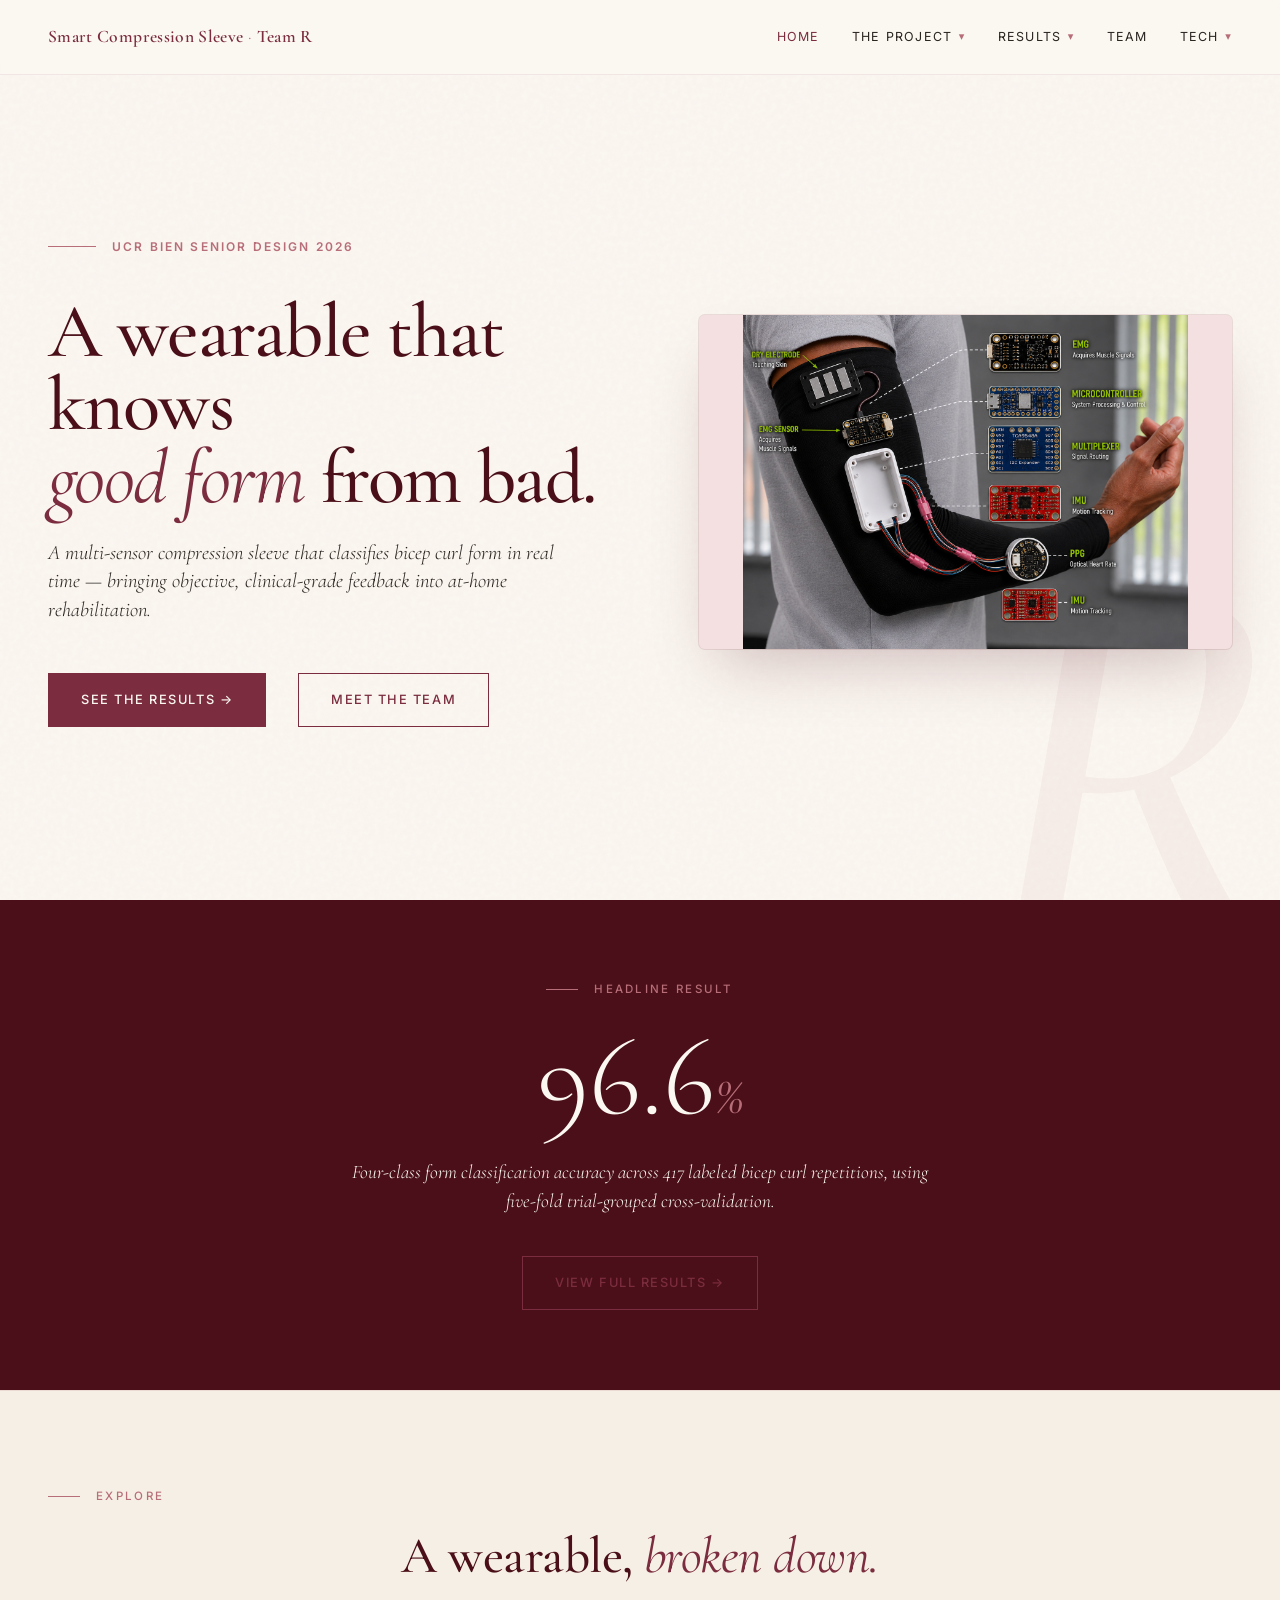
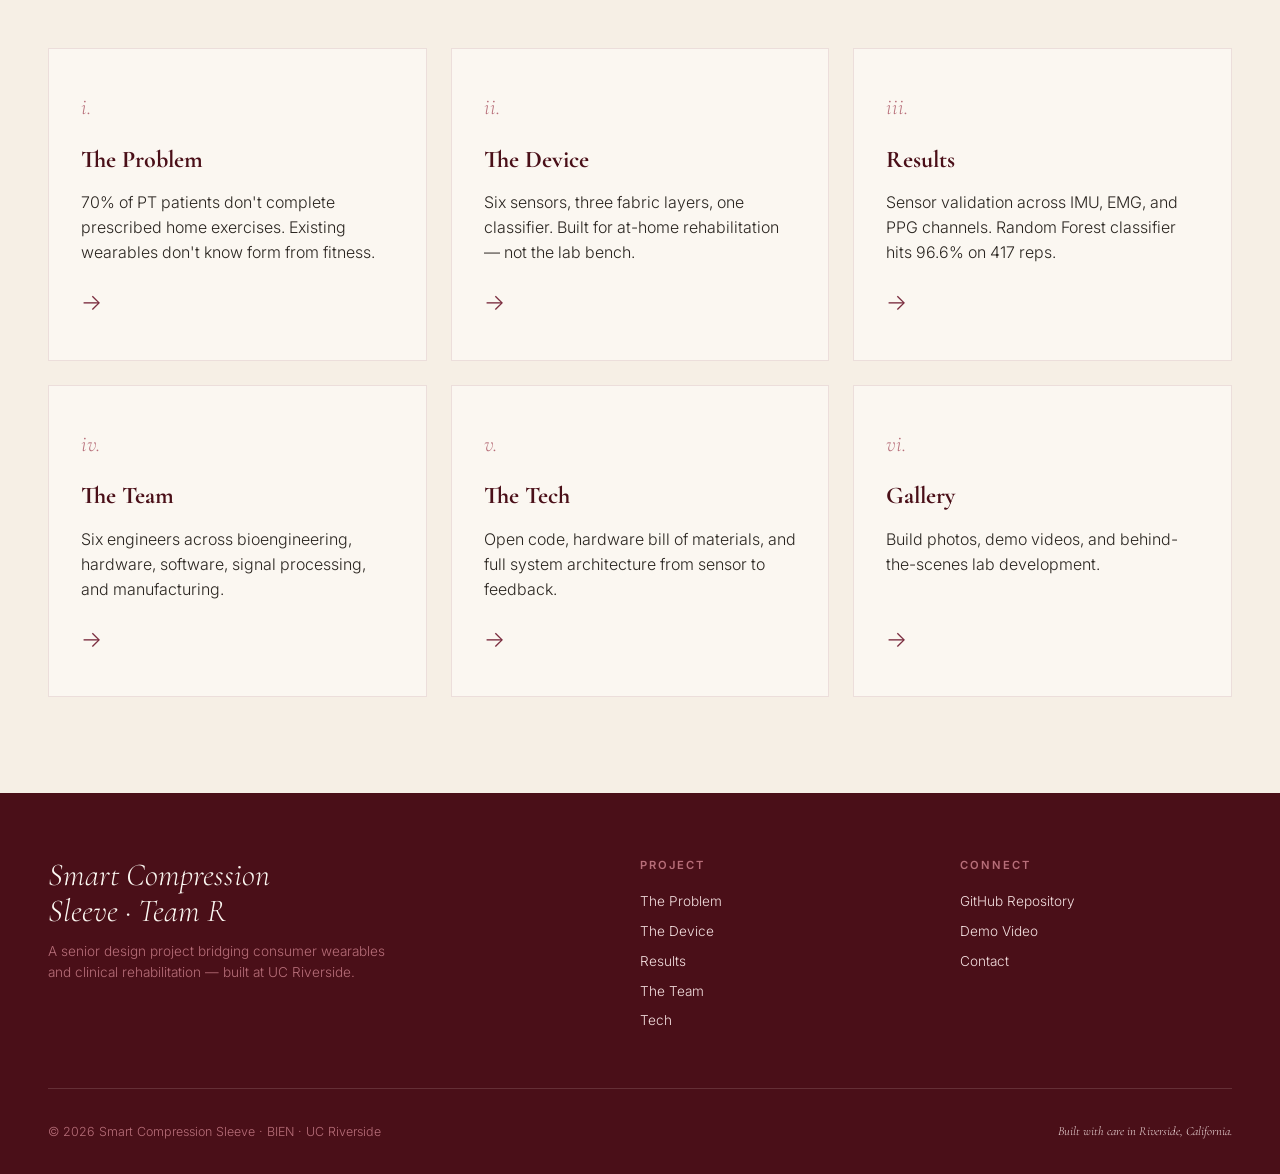
==== commit ec200ef9: "Update index.html" ====
--- a/index.html
+++ b/index.html
@@ -14,6 +14,8 @@
 <link rel="stylesheet" href="styles.css">
 
 <style>
+
+/* ================= HERO ================= */
 
 .hero {
   min-height: 100vh;
@@ -97,12 +99,15 @@
   flex-wrap: wrap;
 }
 
+/* ================= FIXED IMAGE SECTION ================= */
+
 .hero-image {
   position: relative;
-  aspect-ratio: 4/5;
+  aspect-ratio: 16/10;
   overflow: hidden;
   border-radius: 6px;
   z-index: 2;
+  background: #f4e0e0;
 
   box-shadow:
     0 30px 60px -20px rgba(74, 15, 24, 0.25),
@@ -112,9 +117,11 @@
 .hero-image img {
   width: 100%;
   height: 100%;
-  object-fit: cover;
+  object-fit: contain;
   display: block;
 }
+
+/* ================= MOBILE ================= */
 
 @media (max-width: 900px) {
 
@@ -128,6 +135,8 @@
   }
 
 }
+
+/* ================= PREVIEW ================= */
 
 .preview {
   background: var(--cream-warm);
@@ -196,6 +205,8 @@
   margin-top: 1.2rem;
 }
 
+/* ================= STATS ================= */
+
 .stats-banner {
   background: var(--burgundy-deep);
   color: var(--cream);
@@ -229,7 +240,7 @@
 
 <body>
 
-<!-- NAV -->
+<!-- ================= NAV ================= -->
 
 <nav class="site-nav">
 
@@ -324,7 +335,7 @@
   </ul>
 </nav>
 
-<!-- HERO -->
+<!-- ================= HERO ================= -->
 
 <section class="hero">
 
@@ -345,6 +356,7 @@
     </p>
 
     <div class="hero-buttons">
+
       <a href="results.html" class="btn-primary">
         See the results →
       </a>
@@ -352,9 +364,12 @@
       <a href="team.html" class="btn-secondary">
         Meet the team
       </a>
-    </div>
-
-  </div>
+
+    </div>
+
+  </div>
+
+  <!-- ================= IMAGE ================= -->
 
   <div class="hero-image">
 
@@ -367,7 +382,7 @@
 
 </section>
 
-<!-- STATS -->
+<!-- ================= STATS ================= -->
 
 <section class="stats-banner">
 
@@ -390,18 +405,22 @@
 
 </section>
 
-<!-- PREVIEW -->
+<!-- ================= PREVIEW ================= -->
 
 <section class="preview">
 
   <div class="preview-inner">
 
     <div class="preview-header">
-      <div class="section-label">Explore</div>
+
+      <div class="section-label">
+        Explore
+      </div>
 
       <h2 class="section-title">
         A wearable, <em>broken down.</em>
       </h2>
+
     </div>
 
     <div class="preview-grid">
@@ -472,13 +491,14 @@
 
 </section>
 
-<!-- FOOTER -->
+<!-- ================= FOOTER ================= -->
 
 <footer>
 
   <div class="footer-content">
 
     <div>
+
       <div class="footer-brand">
         Smart Compression<br>
         Sleeve · Team R
@@ -488,9 +508,11 @@
         A senior design project bridging consumer wearables
         and clinical rehabilitation — built at UC Riverside.
       </p>
+
     </div>
 
     <div>
+
       <h5>Project</h5>
 
       <ul>
@@ -500,12 +522,15 @@
         <li><a href="team.html">The Team</a></li>
         <li><a href="tech.html">Tech</a></li>
       </ul>
+
     </div>
 
     <div>
+
       <h5>Connect</h5>
 
       <ul>
+
         <li>
           <a href="https://github.com/smartcompressionsleeve/smart-compression-sleeve" target="_blank">
             GitHub Repository
@@ -513,8 +538,11 @@
         </li>
 
         <li><a href="#">Demo Video</a></li>
+
         <li><a href="#">Contact</a></li>
+
       </ul>
+
     </div>
 
   </div>
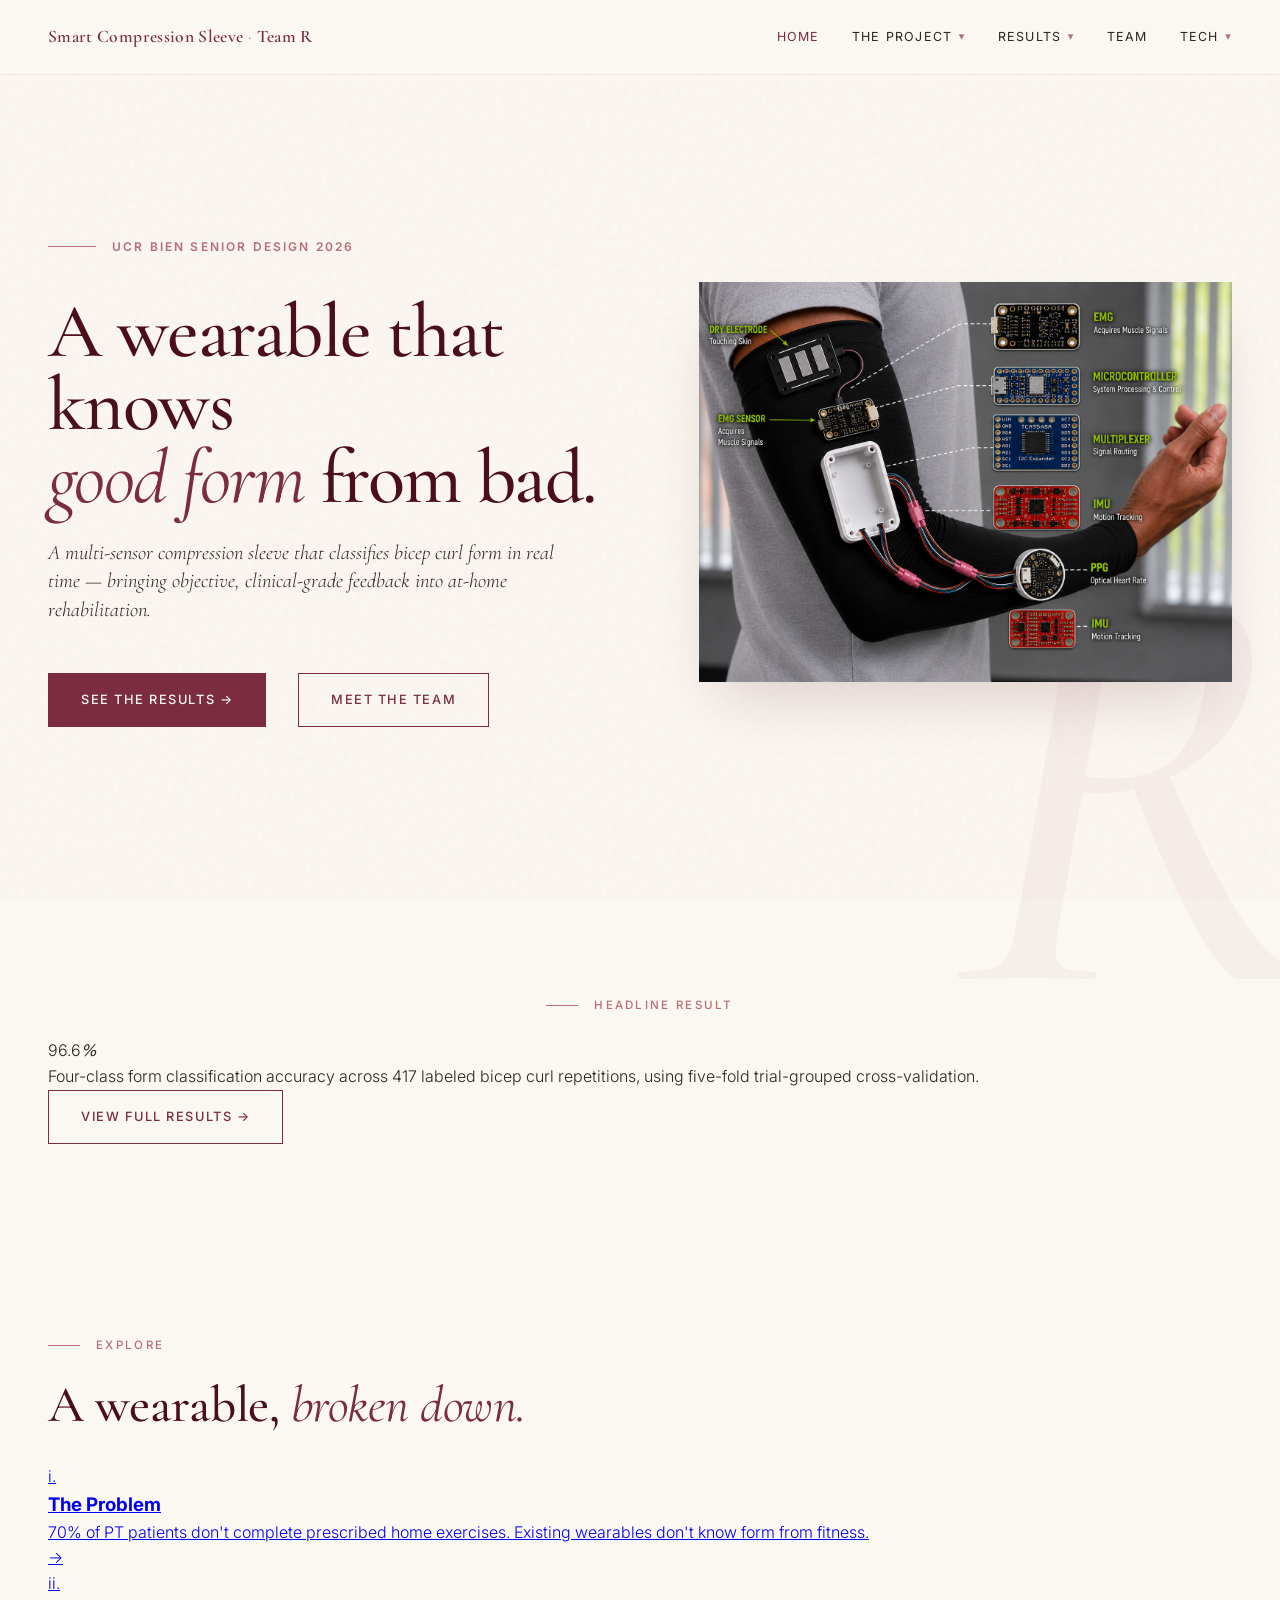
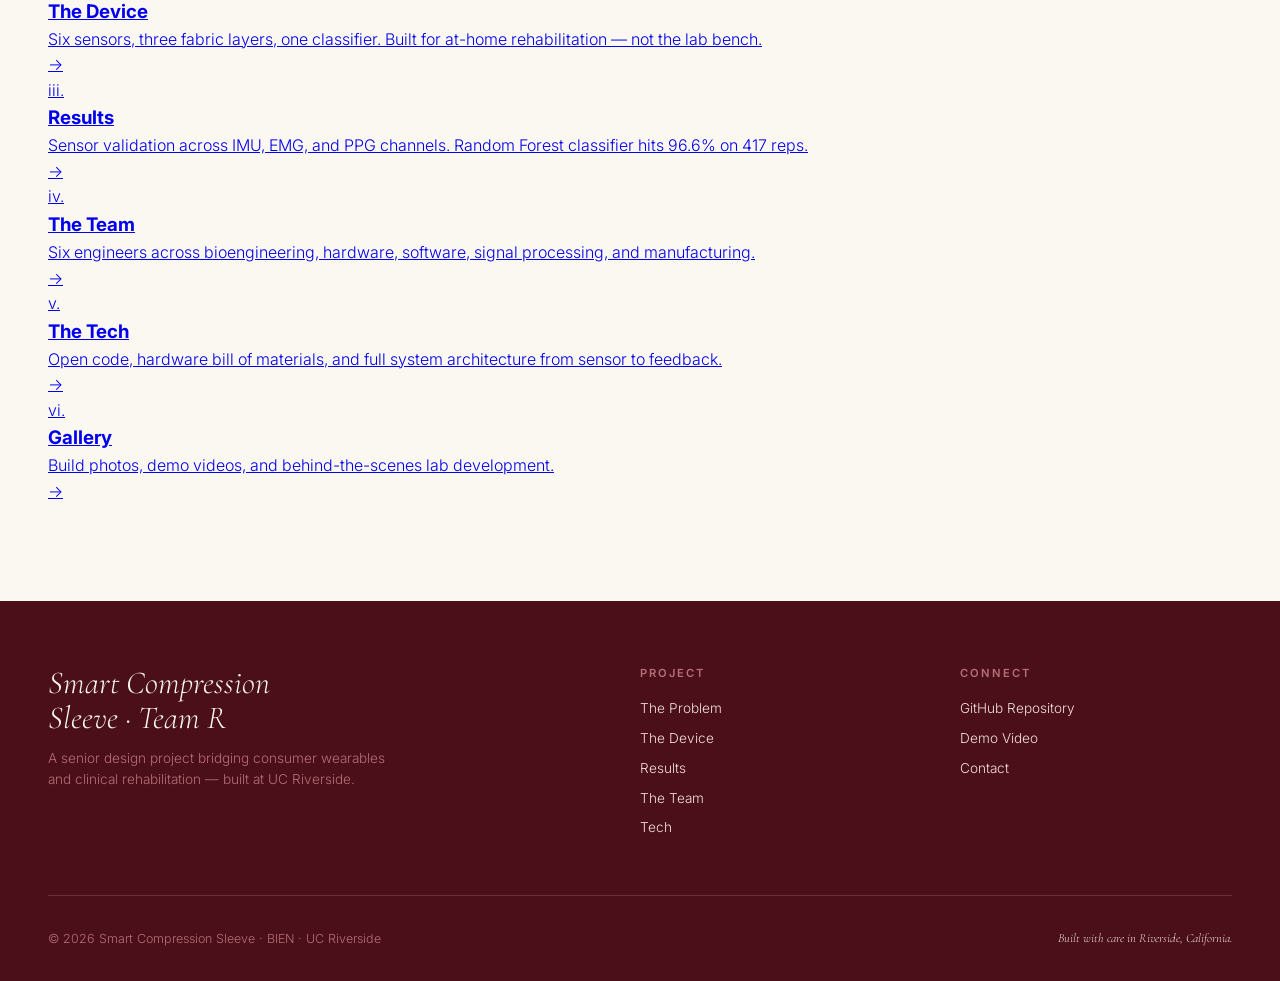
==== commit 3188e122: "Update index.html" ====
--- a/index.html
+++ b/index.html
@@ -100,26 +100,22 @@
 }
 
 /* ================= FIXED IMAGE SECTION ================= */
-
 .hero-image {
   position: relative;
-  aspect-ratio: 16/10;
-  overflow: hidden;
-  border-radius: 6px;
   z-index: 2;
-  background: #f4e0e0;
+  background: transparent;
+  border-radius: 0;
+  overflow: visible;
 
   box-shadow:
-    0 30px 60px -20px rgba(74, 15, 24, 0.25),
-    0 0 0 1px rgba(123,45,63,0.12);
+    0 30px 60px -20px rgba(74, 15, 24, 0.18);
 }
 
 .hero-image img {
   width: 100%;
-  height: 100%;
+  height: auto;
   object-fit: contain;
   display: block;
-}
 
 /* ================= MOBILE ================= */
 
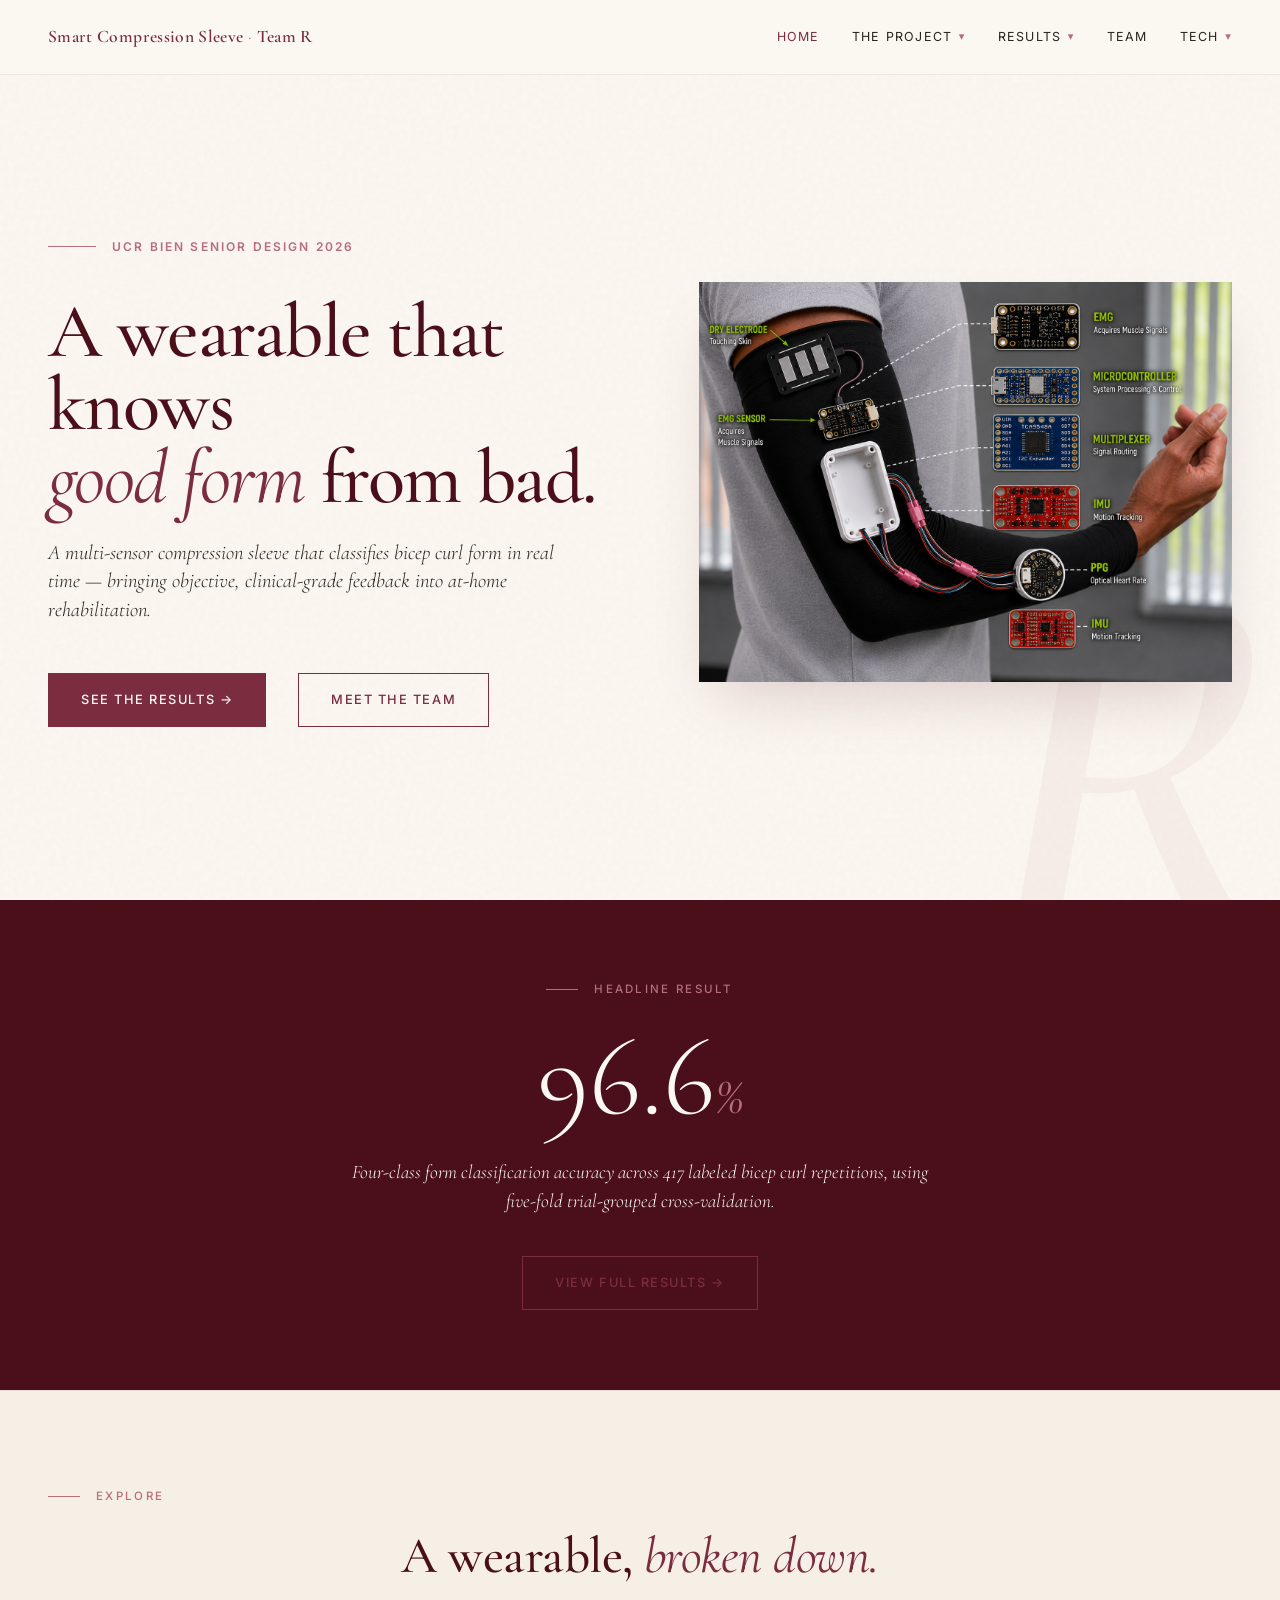
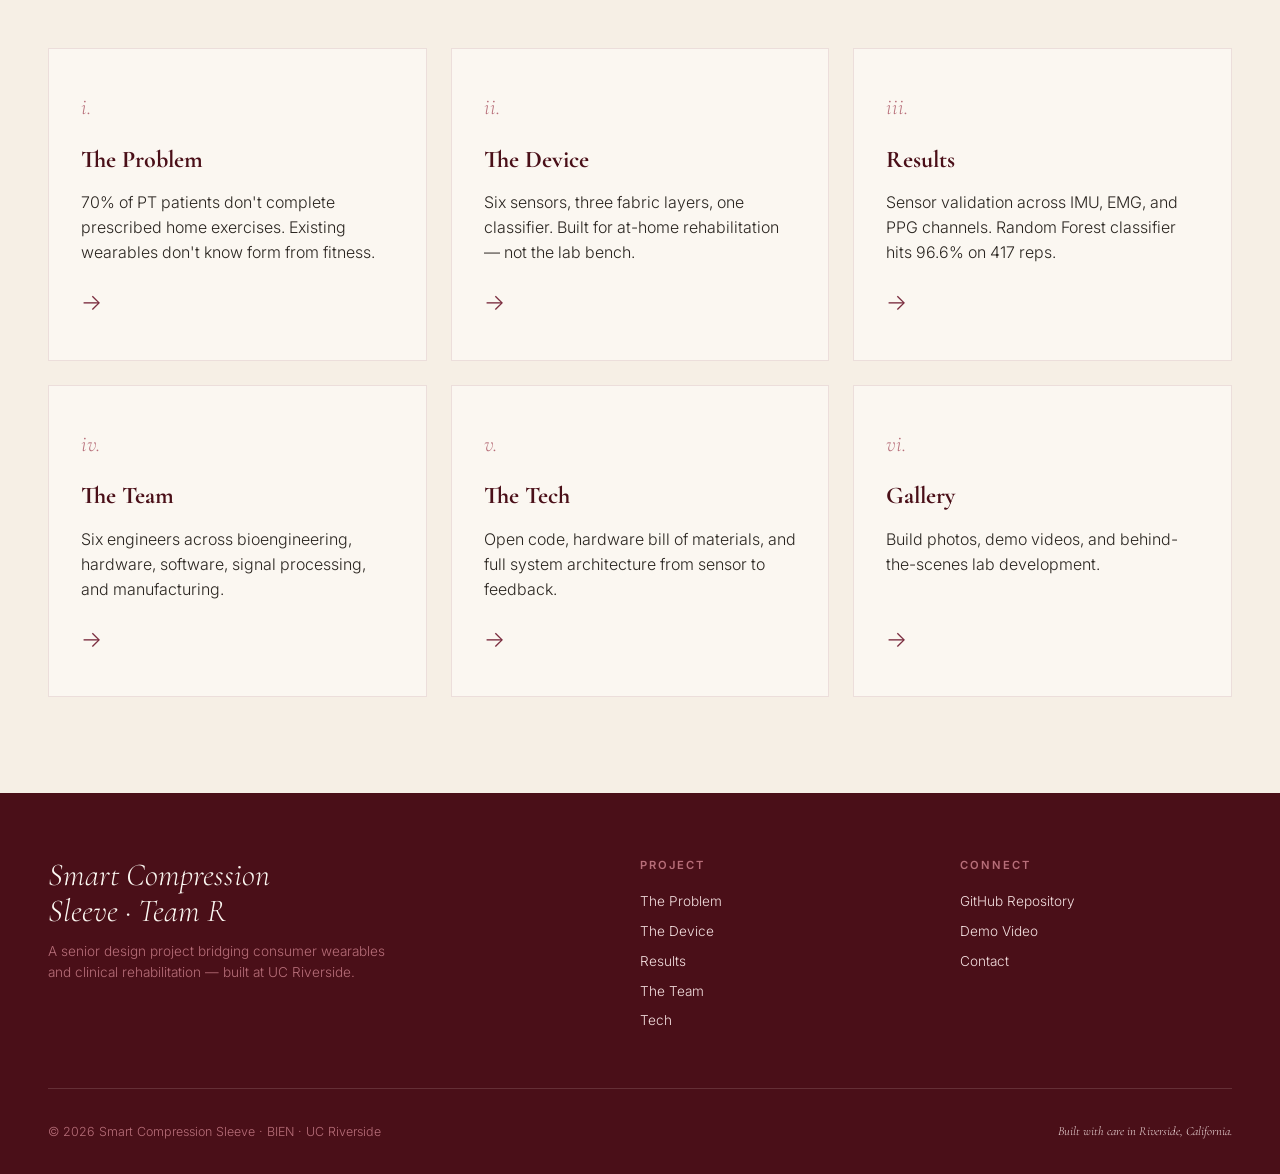
==== commit 46083d1c: "Update index.html" ====
--- a/index.html
+++ b/index.html
@@ -116,7 +116,7 @@
   height: auto;
   object-fit: contain;
   display: block;
-
+}
 /* ================= MOBILE ================= */
 
 @media (max-width: 900px) {
